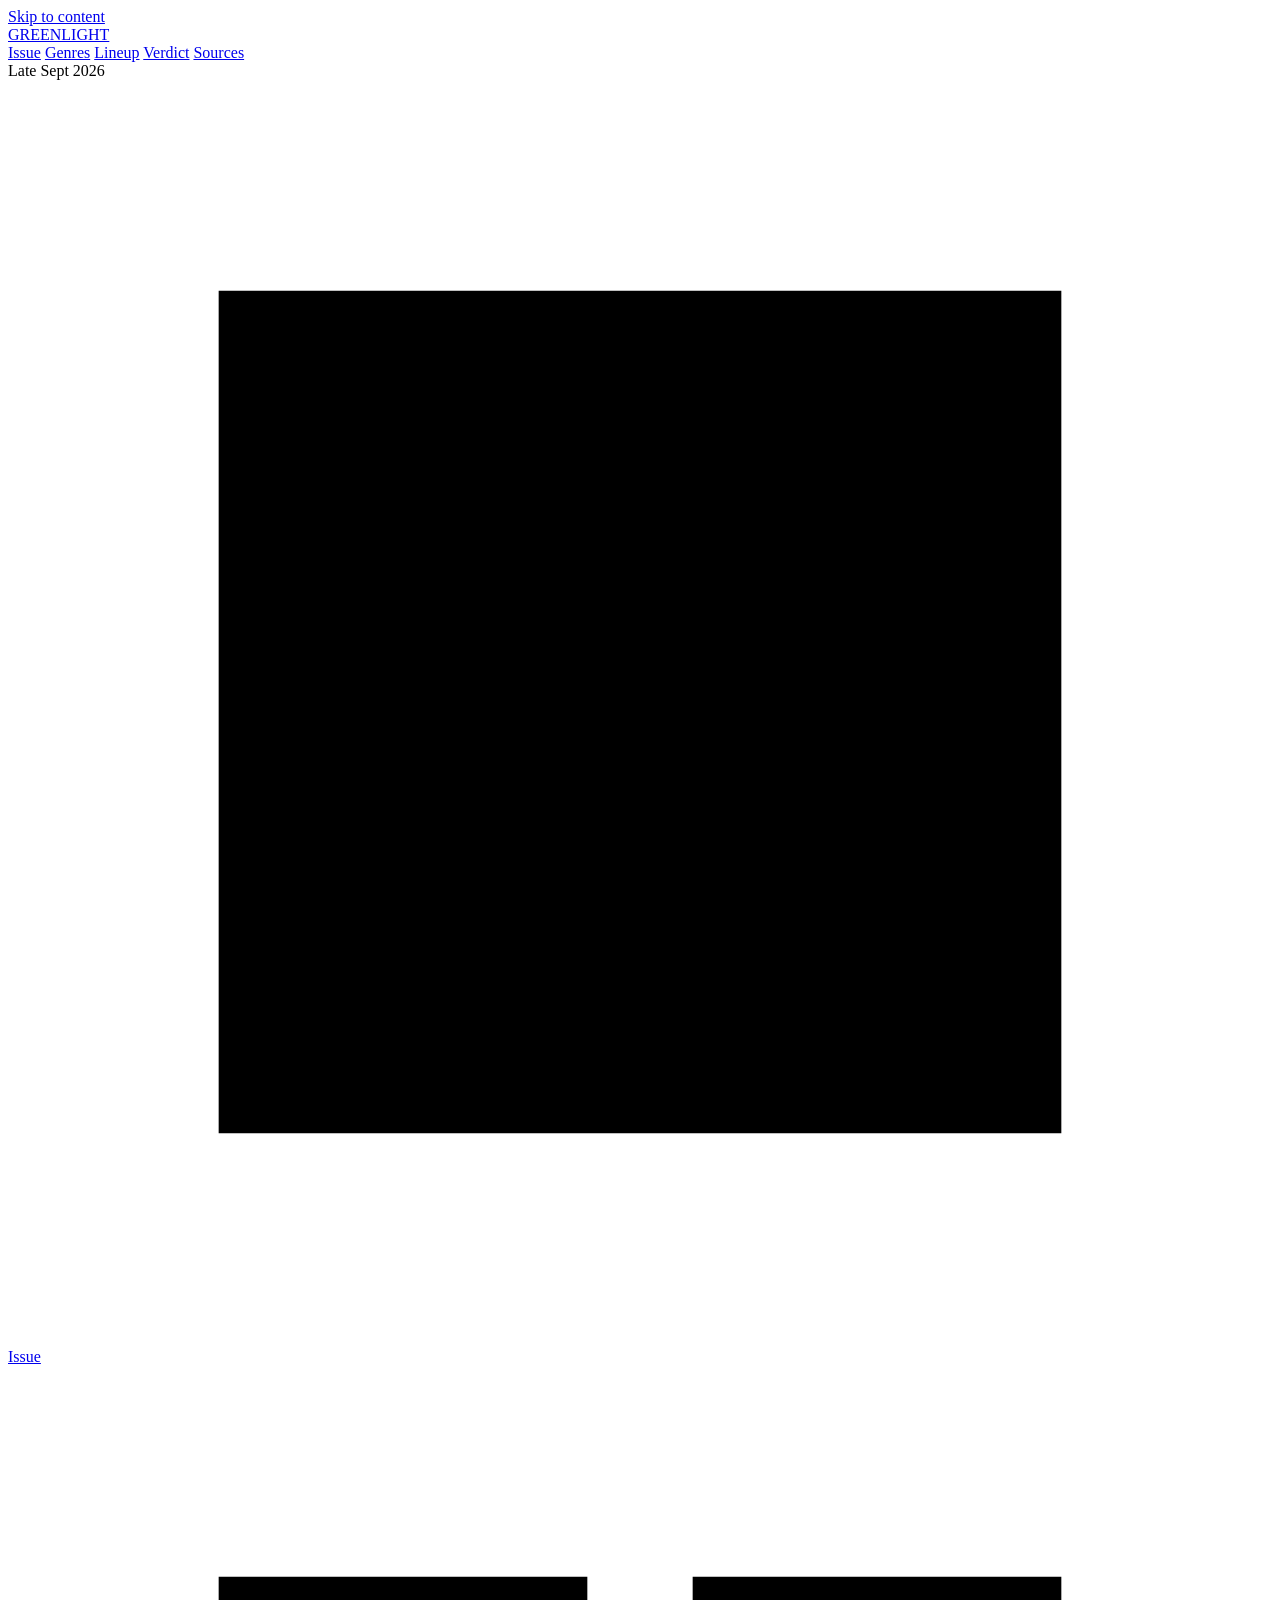
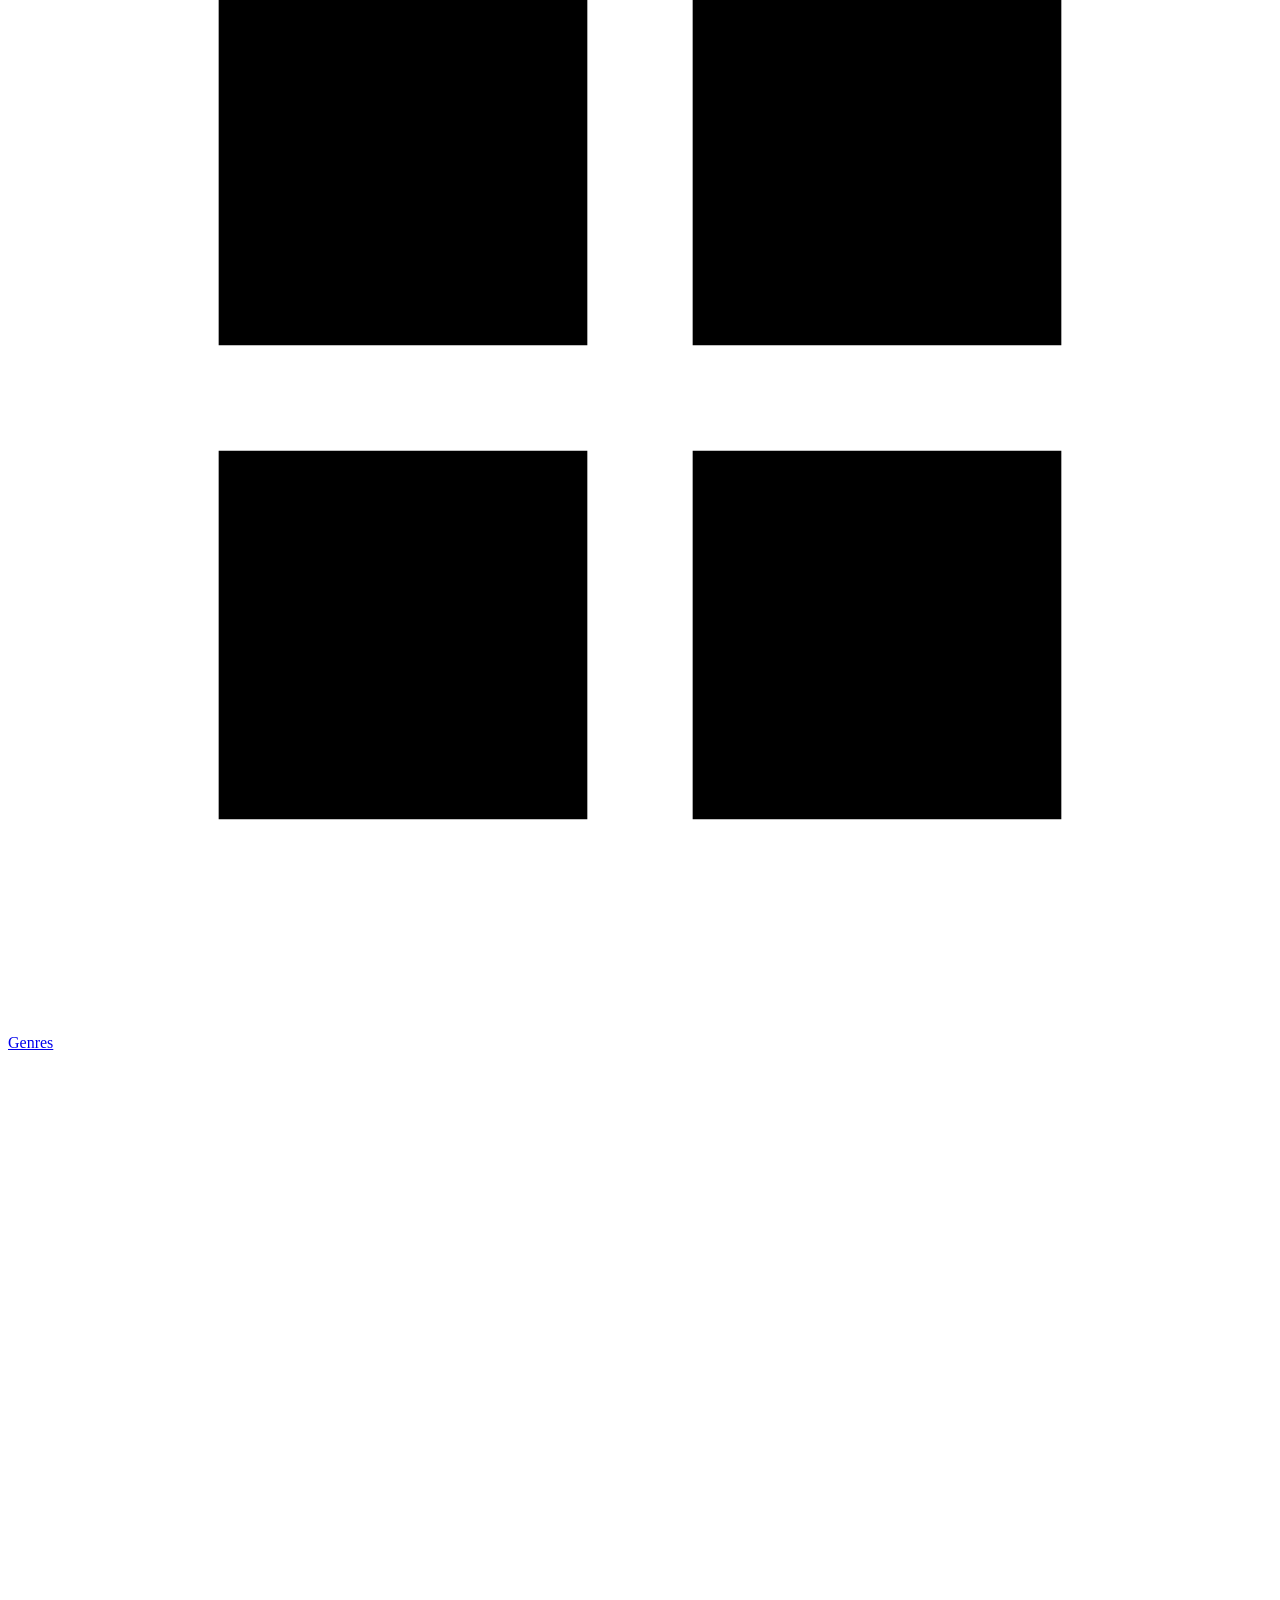
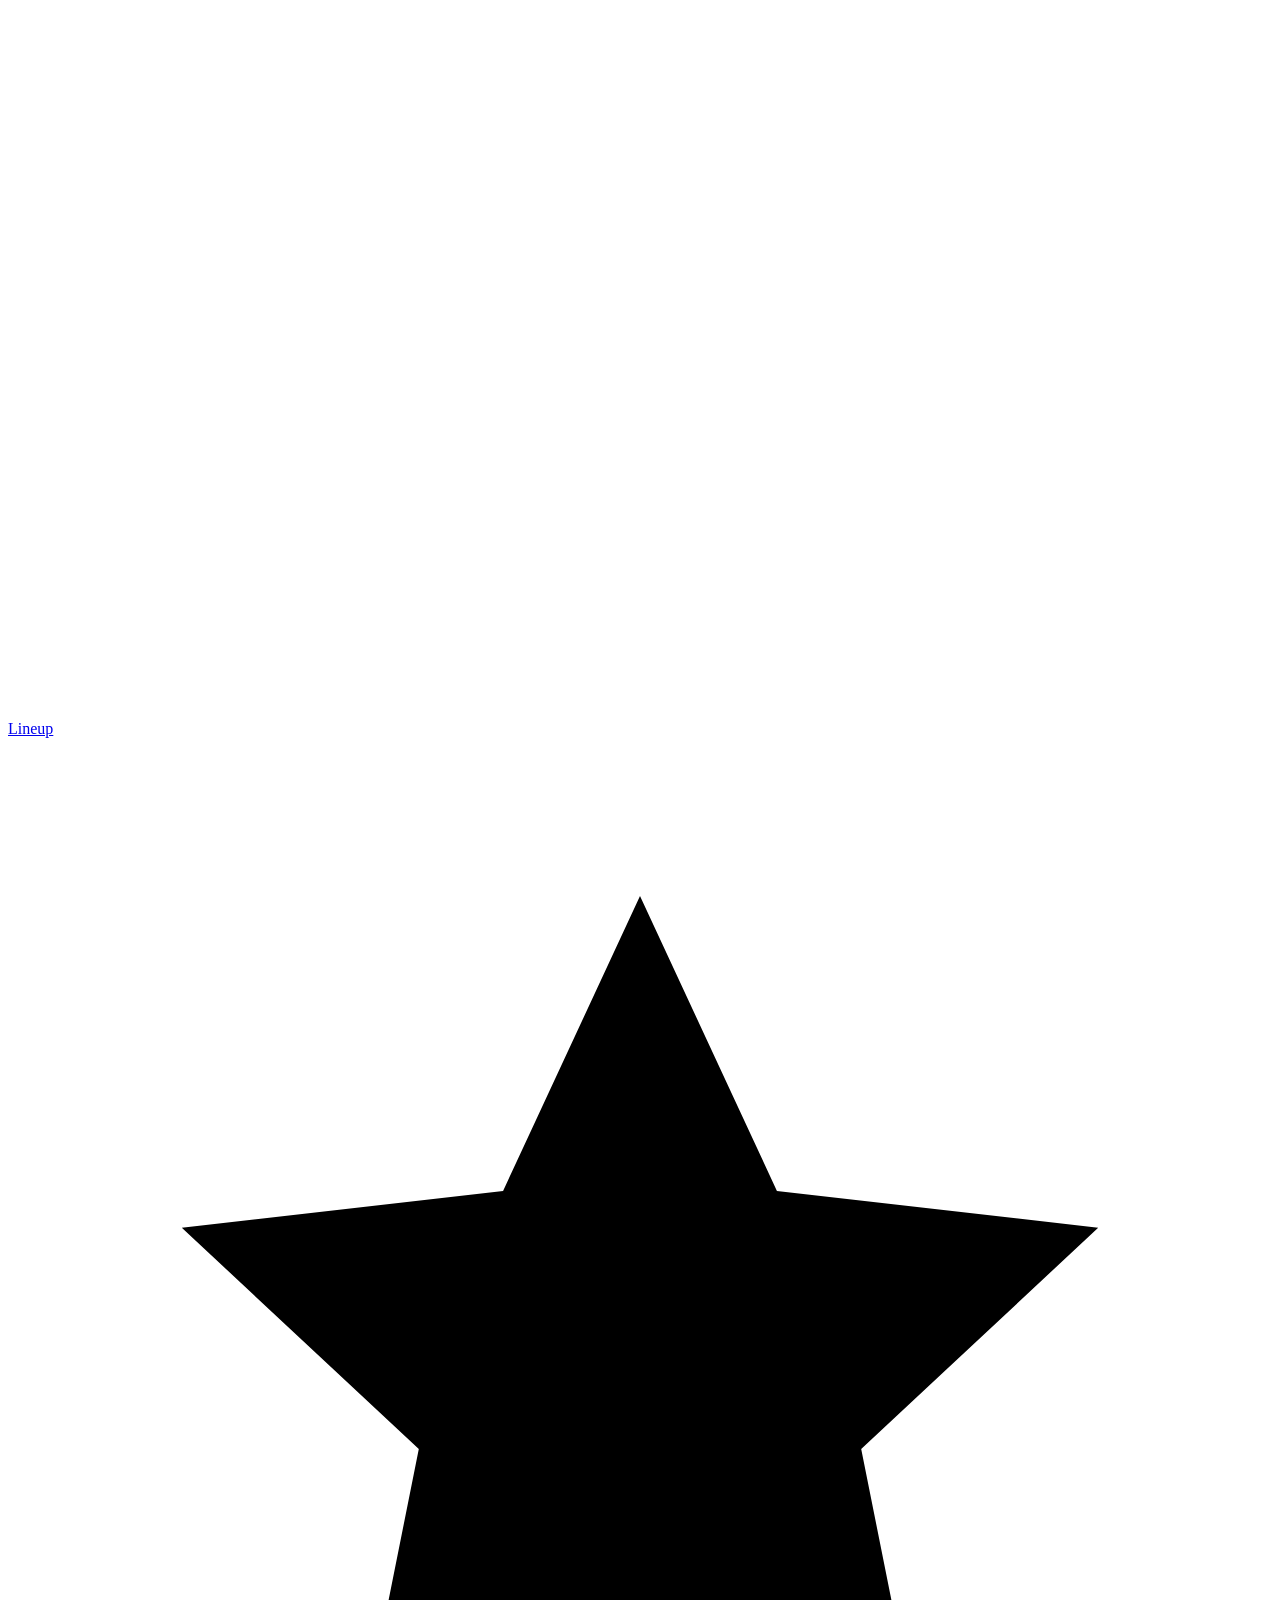
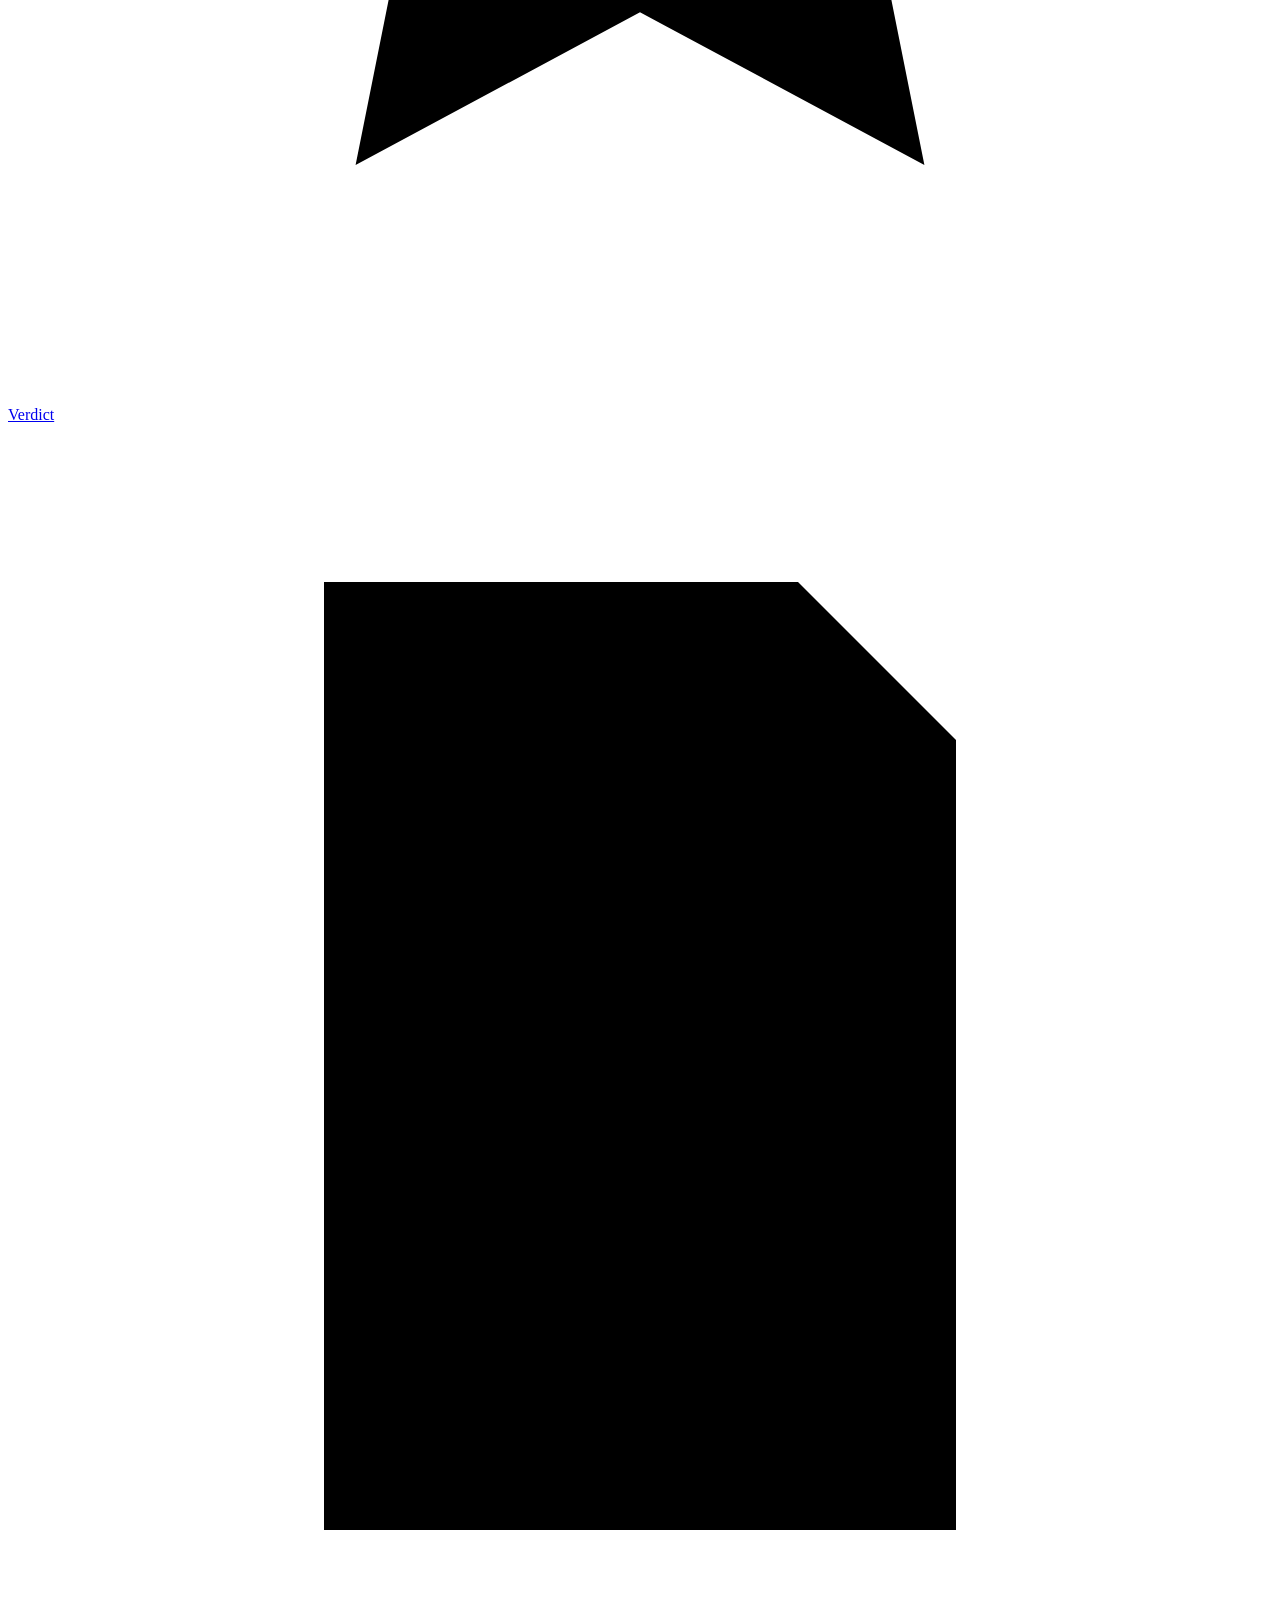
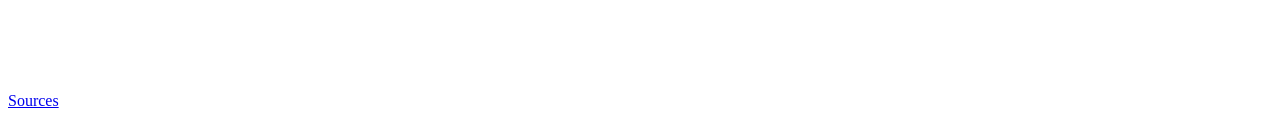
==== greenlight/index.html @ f0b951ed "Add GREENLIGHT site shell, root redirect and asset tools" ====
<!doctype html>
<html lang="en">
<head>
<meta charset="utf-8">
<meta name="viewport" content="width=device-width, initial-scale=1, viewport-fit=cover">
<title>GREENLIGHT — The Game Pass Review · Late September 2026</title>
<meta name="description" content="GREENLIGHT reviews the newest Xbox Game Pass games: Dune: Awakening, Well Dweller, Ninja Gaiden 4, Keeper, Kernel Hearts, RuneScape: Dragonwilds, Minecraft Dungeons II and Mad King Redemption. Browse by genre, filter the lineup, and find what to play tonight.">
<meta name="theme-color" content="#0b0c0e">
<meta property="og:title" content="GREENLIGHT — The Game Pass Review">
<meta property="og:description" content="Sourced reviews of the newest Xbox Game Pass games, genre browsing and a what-to-play-tonight picker.">
<meta property="og:image" content="img/dune-awakening-2-1600.webp">
<link rel="icon" href="data:image/svg+xml,%3Csvg xmlns='http://www.w3.org/2000/svg' viewBox='0 0 32 32'%3E%3Crect width='32' height='32' rx='6' fill='%23107C10'/%3E%3Ctext x='16' y='23' font-family='Arial Black,Arial' font-weight='900' font-size='18' text-anchor='middle' fill='white'%3EG%3C/text%3E%3C/svg%3E">
<link rel="preload" href="fonts/Anton-400.woff2" as="font" type="font/woff2" crossorigin>
<link rel="preload" href="fonts/Inter-var.woff2" as="font" type="font/woff2" crossorigin>
<link rel="preload" as="image" href="img/dune-awakening-2-800.webp" imagesrcset="img/dune-awakening-2-400.webp 400w, img/dune-awakening-2-800.webp 800w, img/dune-awakening-2-1600.webp 1600w" imagesizes="(max-aspect-ratio: 16/9) 178vh, 100vw" fetchpriority="high">
<link rel="preload" href="data/issue.json" as="fetch" type="application/json" crossorigin="anonymous">
<link rel="preload" href="js/app.js" as="script">
<link rel="stylesheet" href="css/fonts.css">
<link rel="stylesheet" href="css/style.css">
</head>
<body>
<a class="skip" href="#app">Skip to content</a>
<header class="topbar" id="topbar">
  <a class="brand" href="#/" aria-label="GREENLIGHT home"><span class="brand-mark" aria-hidden="true"></span>GREENLIGHT</a>
  <nav class="topnav" aria-label="Primary">
    <a href="#/" data-nav="home">Issue</a>
    <a href="#/genres" data-nav="genres">Genres</a>
    <a href="#/lineup" data-nav="lineup">Lineup</a>
    <a href="#/verdict" data-nav="verdict">Verdict</a>
    <a href="#/sources" data-nav="sources">Sources</a>
  </nav>
  <span class="issue-pill">Late Sept 2026</span>
</header>
<main id="app" tabindex="-1" aria-live="polite"></main>
<nav class="tabbar" aria-label="Primary (mobile)">
  <a href="#/" data-nav="home"><svg viewBox="0 0 24 24" aria-hidden="true"><path d="M4 4h16v16H4z M4 9h16"/></svg><span>Issue</span></a>
  <a href="#/genres" data-nav="genres"><svg viewBox="0 0 24 24" aria-hidden="true"><path d="M4 4h7v7H4zM13 4h7v7h-7zM4 13h7v7H4zM13 13h7v7h-7z"/></svg><span>Genres</span></a>
  <a href="#/lineup" data-nav="lineup"><svg viewBox="0 0 24 24" aria-hidden="true"><path d="M4 6h16M4 12h16M4 18h10"/></svg><span>Lineup</span></a>
  <a href="#/verdict" data-nav="verdict"><svg viewBox="0 0 24 24" aria-hidden="true"><path d="M12 3l2.6 5.6 6.1.7-4.5 4.2 1.2 6L12 16.6 6.6 19.5l1.2-6L3.3 9.3l6.1-.7z"/></svg><span>Verdict</span></a>
  <a href="#/sources" data-nav="sources"><svg viewBox="0 0 24 24" aria-hidden="true"><path d="M6 3h9l3 3v15H6z M9 10h6M9 14h6M9 18h4"/></svg><span>Sources</span></a>
</nav>
<dialog class="lightbox" id="lightbox" aria-label="Screenshot viewer">
  <div class="lb-stage" id="lbStage"><img id="lbImg" alt=""></div>
  <div class="lb-bar">
    <span class="lb-count" id="lbCount"></span>
    <span class="lb-cap" id="lbCap"></span>
  </div>
  <button class="lb-btn lb-prev" id="lbPrev" aria-label="Previous screenshot">‹</button>
  <button class="lb-btn lb-next" id="lbNext" aria-label="Next screenshot">›</button>
  <button class="lb-btn lb-close" id="lbClose" aria-label="Close viewer">✕</button>
</dialog>
<noscript><p style="padding:2rem;color:#fff">GREENLIGHT needs JavaScript to load the issue data.</p></noscript>
<script src="js/app.js" defer></script>
</body>
</html>
---- greenlight/css/fonts.css ----
@font-face{font-family:'Anton';font-style:normal;font-weight:400;font-display:swap;src:url(../fonts/Anton-400.woff2) format('woff2');unicode-range:U+0000-00FF, U+0131, U+0152-0153, U+02BB-02BC, U+02C6, U+02DA, U+02DC, U+0304, U+0308, U+0329, U+2000-206F, U+20AC, U+2122, U+2191, U+2193, U+2212, U+2215, U+FEFF, U+FFFD}
@font-face{font-family:'Oswald';font-style:normal;font-weight:400 700;font-display:swap;src:url(../fonts/Oswald-var.woff2) format('woff2');unicode-range:U+0000-00FF, U+0131, U+0152-0153, U+02BB-02BC, U+02C6, U+02DA, U+02DC, U+0304, U+0308, U+0329, U+2000-206F, U+20AC, U+2122, U+2191, U+2193, U+2212, U+2215, U+FEFF, U+FFFD}
@font-face{font-family:'Inter';font-style:normal;font-weight:400 800;font-display:swap;src:url(../fonts/Inter-var.woff2) format('woff2');unicode-range:U+0000-00FF, U+0131, U+0152-0153, U+02BB-02BC, U+02C6, U+02DA, U+02DC, U+0304, U+0308, U+0329, U+2000-206F, U+20AC, U+2122, U+2191, U+2193, U+2212, U+2215, U+FEFF, U+FFFD}
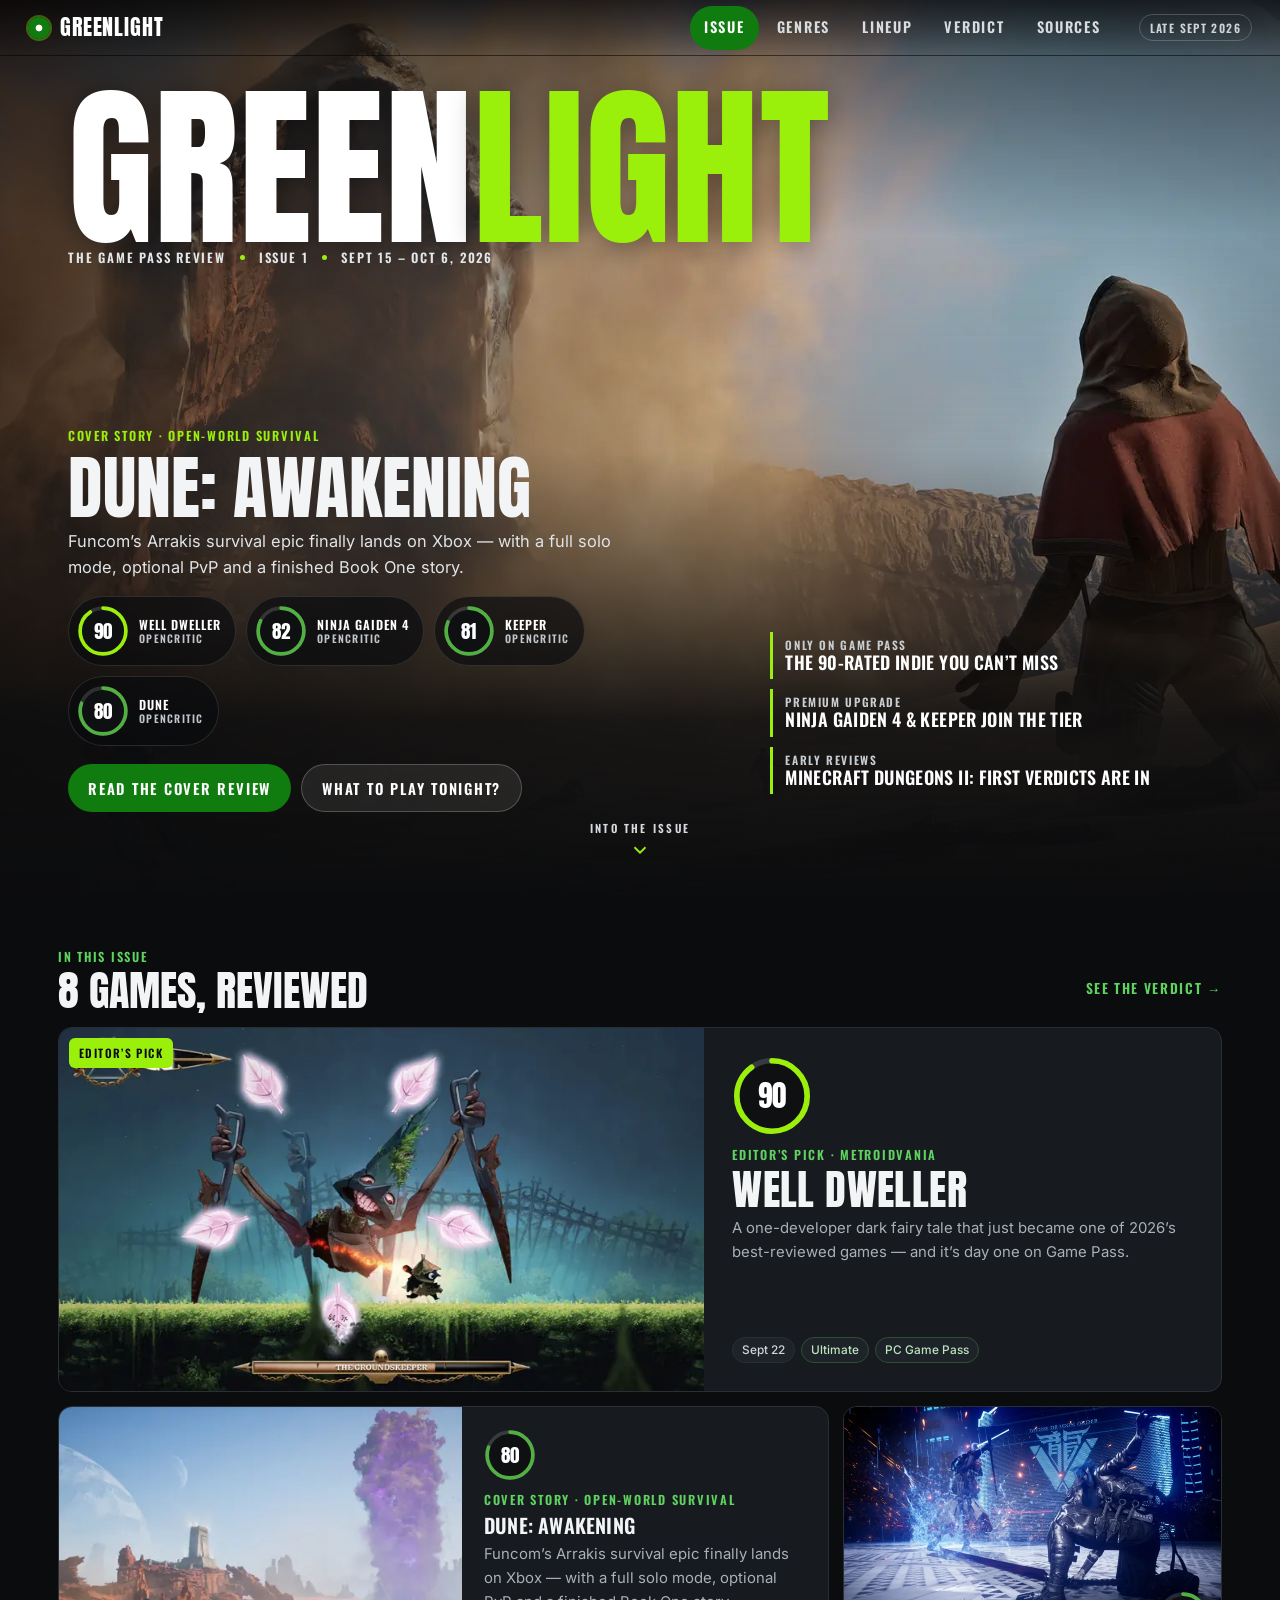
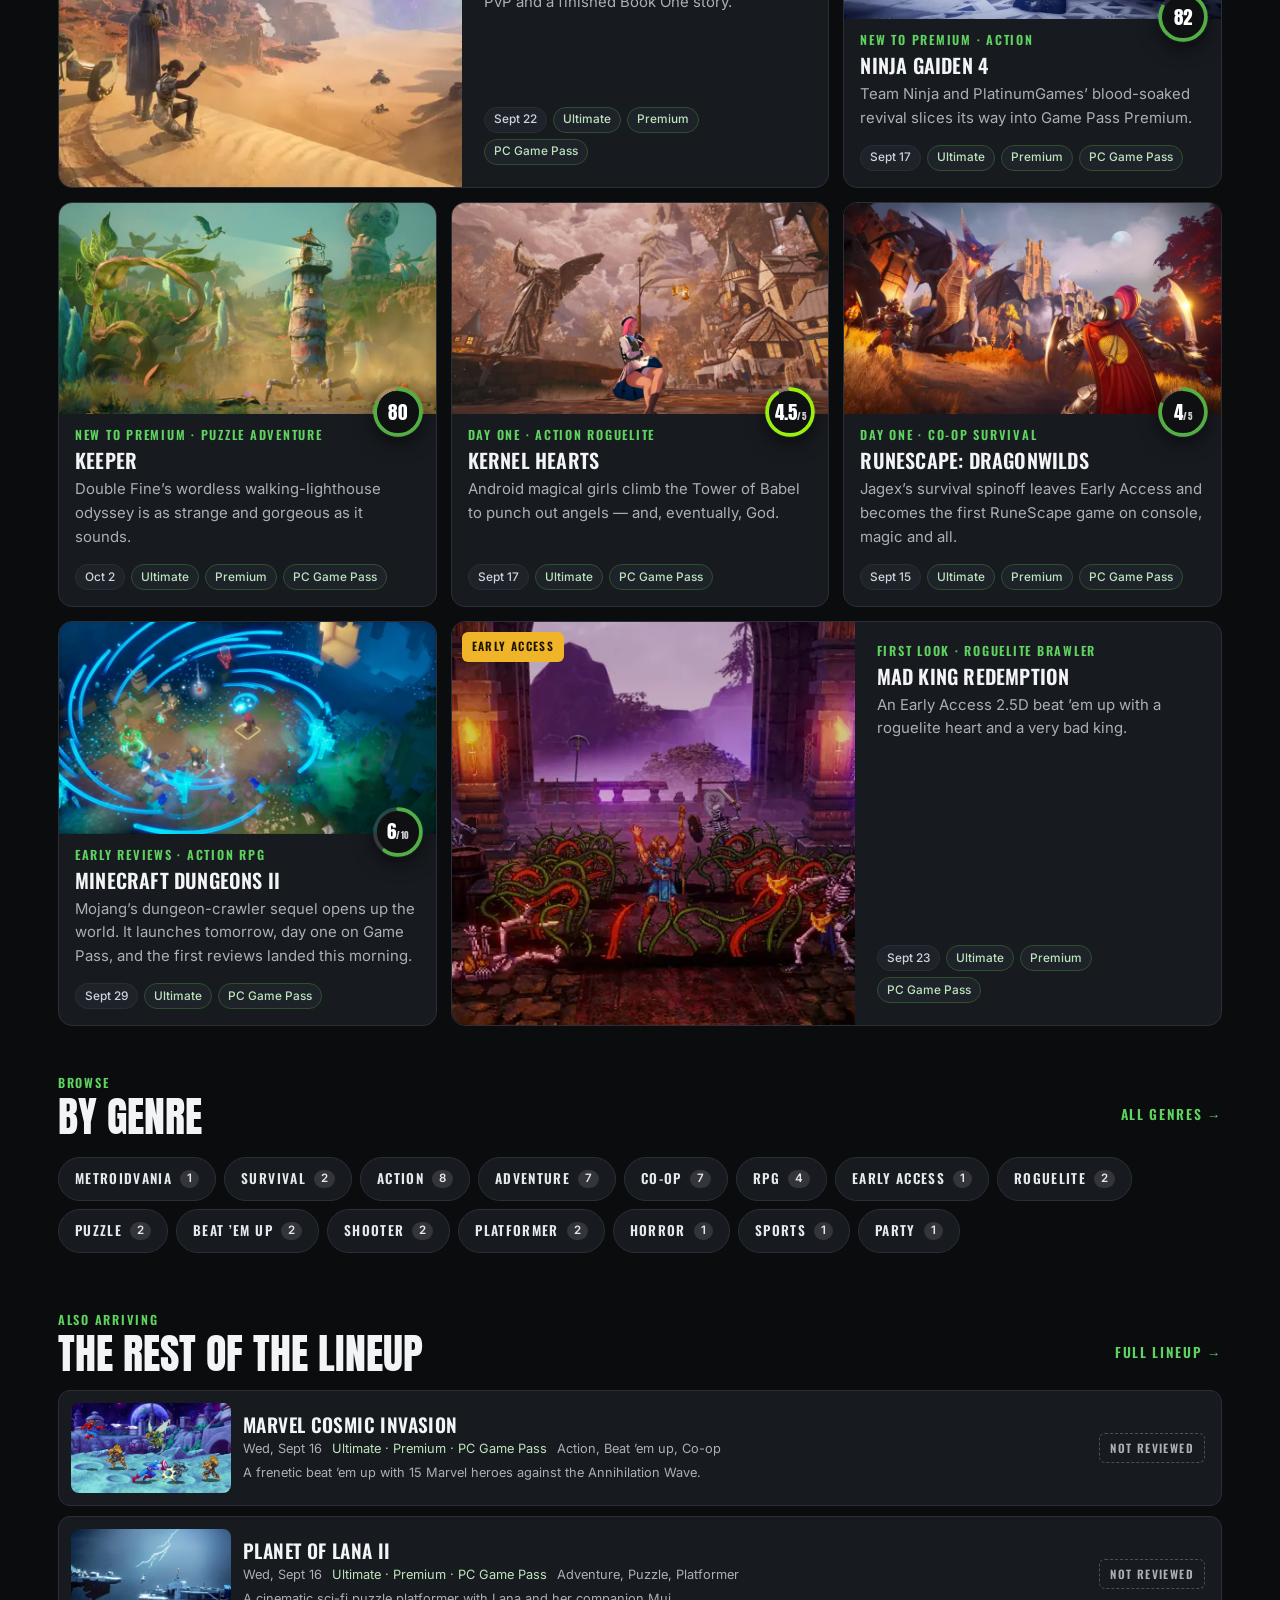
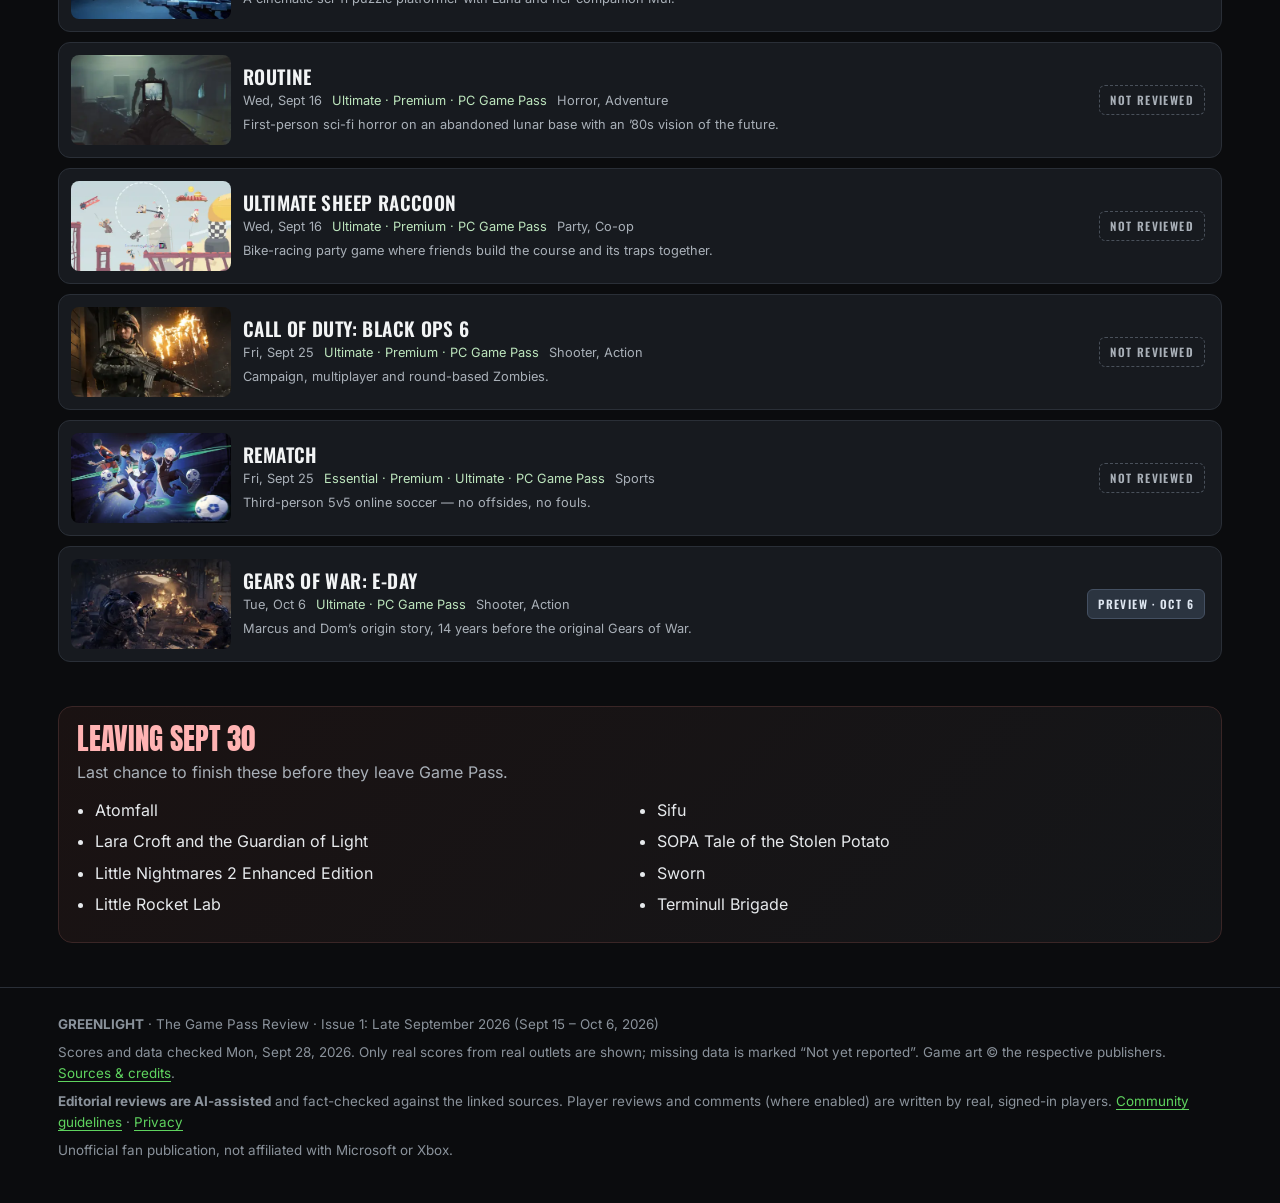
==== commit 5ab61241: "community: wire up community module (off: shows Coming soon), AI-assisted editorial label, guideline" ====
--- a/greenlight/index.html
+++ b/greenlight/index.html
@@ -30,6 +30,7 @@
     <a href="#/sources" data-nav="sources">Sources</a>
   </nav>
   <span class="issue-pill">Late Sept 2026</span>
+  <a class="acct" id="acct" href="#/account" hidden aria-label="Sign in"></a>
 </header>
 <main id="app" tabindex="-1" aria-live="polite"></main>
 <nav class="tabbar" aria-label="Primary (mobile)">
@@ -50,6 +51,8 @@
   <button class="lb-btn lb-close" id="lbClose" aria-label="Close viewer">✕</button>
 </dialog>
 <noscript><p style="padding:2rem;color:#fff">GREENLIGHT needs JavaScript to load the issue data.</p></noscript>
+<script src="js/config.js" defer></script>
 <script src="js/app.js" defer></script>
+<script src="js/community.js" defer></script>
 </body>
 </html>
--- a/greenlight/css/style.css
+++ b/greenlight/css/style.css
@@ -0,0 +1,664 @@
+/* GREENLIGHT — mobile-first styles */
+:root{
+  --bg:#0b0c0e; --bg2:#121418; --panel:#171a1f; --panel2:#1e2229; --line:#2a2f37;
+  --text:#f2f4f5; --muted:#a9b0b8; --dim:#8a929b;
+  --green:#107C10; --green2:#52B043; --lime:#9BF00B; --greenText:#5fd35f;
+  --amber:#f0b429; --red:#ff6b6b;
+  --display:'Anton','Oswald',Impact,'Arial Narrow',sans-serif;
+  --cond:'Oswald','Arial Narrow',sans-serif;
+  --body:'Inter',system-ui,-apple-system,'Segoe UI',Roboto,sans-serif;
+  --r:14px; --tabh:64px; --toph:56px;
+  --ease:cubic-bezier(.2,.7,.2,1);
+  --safe-b:env(safe-area-inset-bottom,0px);
+}
+*,*::before,*::after{box-sizing:border-box}
+html{-webkit-text-size-adjust:100%;scroll-padding-top:calc(var(--toph) + 12px)}
+body{margin:0;background:var(--bg);color:var(--text);font:400 16px/1.6 var(--body);overflow-x:hidden;
+  padding-bottom:calc(var(--tabh) + var(--safe-b));-webkit-font-smoothing:antialiased}
+img{max-width:100%;display:block}
+a{color:var(--greenText);text-underline-offset:3px}
+a:hover{color:var(--lime)}
+button{font:inherit;color:inherit}
+:focus-visible{outline:3px solid var(--lime);outline-offset:2px;border-radius:6px}
+.skip{position:absolute;left:-999px;top:8px;z-index:100;background:var(--green);color:#fff;padding:12px 16px;border-radius:8px}
+.skip:focus{left:8px}
+h1,h2,h3{margin:0;line-height:1.05;font-weight:400}
+.display{font-family:var(--display);text-transform:uppercase;letter-spacing:.01em}
+.kicker{font:600 .78rem/1.2 var(--cond);letter-spacing:.14em;text-transform:uppercase;color:var(--greenText)}
+.muted{color:var(--muted)}
+.wrap{width:100%;max-width:1200px;margin:0 auto;padding:0 18px}
+.sr-only{position:absolute;width:1px;height:1px;overflow:hidden;clip:rect(0 0 0 0);white-space:nowrap}
+
+/* ---------- Top bar ---------- */
+.topbar{position:sticky;top:0;z-index:40;height:var(--toph);display:flex;align-items:center;gap:16px;
+  padding:0 18px;background:rgba(11,12,14,.86);backdrop-filter:saturate(1.4) blur(12px);-webkit-backdrop-filter:saturate(1.4) blur(12px);
+  border-bottom:1px solid rgba(255,255,255,.06);transition:background .3s,border-color .3s}
+body.on-cover .topbar{position:fixed;left:0;right:0;background:linear-gradient(rgba(0,0,0,.55),transparent);border-color:transparent;backdrop-filter:none;-webkit-backdrop-filter:none}
+body.on-cover.scrolled .topbar{background:rgba(11,12,14,.9);backdrop-filter:blur(12px);-webkit-backdrop-filter:blur(12px);border-color:rgba(255,255,255,.06)}
+.brand{display:flex;align-items:center;gap:10px;font:400 1.35rem/1 var(--display);letter-spacing:.04em;color:#fff;text-decoration:none;min-height:44px}
+.brand:hover{color:#fff}
+.brand-mark{width:22px;height:22px;border-radius:50%;background:radial-gradient(circle at 50% 50%,#fff 0 22%,var(--green) 23% 100%);box-shadow:0 0 0 2px rgba(155,240,11,.35)}
+.topnav{display:none;margin-left:auto;gap:4px}
+.topnav a{font:600 .9rem/1 var(--cond);letter-spacing:.12em;text-transform:uppercase;color:#d9dde1;text-decoration:none;padding:0 14px;min-height:44px;display:flex;align-items:center;border-radius:999px;transition:background .2s,color .2s}
+.topnav a:hover{background:rgba(255,255,255,.08);color:#fff}
+.topnav a[aria-current="page"]{background:var(--green);color:#fff}
+.issue-pill{margin-left:auto;font:600 .72rem/1 var(--cond);letter-spacing:.12em;text-transform:uppercase;color:#cfd4d8;border:1px solid rgba(255,255,255,.2);border-radius:999px;padding:7px 10px;white-space:nowrap}
+
+/* ---------- Bottom tab bar (mobile) ---------- */
+.tabbar{position:fixed;left:0;right:0;bottom:0;z-index:40;display:grid;grid-template-columns:repeat(5,1fr);
+  height:calc(var(--tabh) + var(--safe-b));padding-bottom:var(--safe-b);background:rgba(14,16,19,.94);
+  backdrop-filter:blur(14px);-webkit-backdrop-filter:blur(14px);border-top:1px solid rgba(255,255,255,.08)}
+.tabbar a{display:flex;flex-direction:column;align-items:center;justify-content:center;gap:4px;min-height:44px;color:#b8bec5;text-decoration:none;font:600 .68rem/1 var(--cond);letter-spacing:.1em;text-transform:uppercase;position:relative}
+.tabbar svg{width:22px;height:22px;fill:none;stroke:currentColor;stroke-width:1.8;stroke-linejoin:round;stroke-linecap:round}
+.tabbar a[aria-current="page"]{color:#fff}
+.tabbar a[aria-current="page"]::before{content:"";position:absolute;top:0;left:28%;right:28%;height:3px;border-radius:0 0 3px 3px;background:var(--lime)}
+.tabbar a[aria-current="page"] svg{stroke:var(--lime)}
+
+@media (min-width:900px){
+  body{padding-bottom:0}
+  .tabbar{display:none}
+  .topnav{display:flex}
+  .issue-pill{margin-left:8px}
+  .topbar{padding:0 28px}
+}
+
+/* ---------- Page scaffolding ---------- */
+main{display:block;min-height:70vh;outline:none}
+.page{padding:28px 0 56px;animation:pageIn .45s var(--ease) both}
+@keyframes pageIn{from{opacity:0;transform:translateY(10px)}to{opacity:1;transform:none}}
+.page-head{margin:6px 0 22px}
+.page-head h1{font:400 clamp(2.4rem,9vw,4.6rem)/.95 var(--display);text-transform:uppercase;margin:6px 0 10px}
+.page-head p{margin:0;color:var(--muted);max-width:62ch}
+.section{margin:44px 0}
+.section-h{display:flex;align-items:end;justify-content:space-between;gap:12px;margin-bottom:16px;flex-wrap:wrap}
+.section-h h2{font:400 clamp(1.7rem,6vw,2.6rem)/1 var(--display);text-transform:uppercase}
+.more{font:600 .85rem/1 var(--cond);letter-spacing:.12em;text-transform:uppercase;text-decoration:none;display:inline-flex;align-items:center;min-height:44px}
+.reveal{opacity:0;transform:translateY(16px);transition:opacity .6s var(--ease),transform .6s var(--ease)}
+.reveal.in{opacity:1;transform:none}
+
+/* ---------- Cover hero ---------- */
+.cover{position:relative;min-height:100vh;min-height:100svh;display:flex;flex-direction:column;justify-content:flex-end;overflow:hidden;isolation:isolate;margin-top:0}
+.cover-img{position:absolute;inset:0;z-index:-2}
+.cover-img img{width:100%;height:100%;object-fit:cover;object-position:18% 50%;transform:scale(1.06);animation:coverZoom 14s var(--ease) forwards}
+@keyframes coverZoom{to{transform:scale(1)}}
+.cover::after{content:"";position:absolute;inset:0;z-index:-1;background:
+  linear-gradient(180deg,rgba(0,0,0,.55) 0%,rgba(0,0,0,.05) 26%,rgba(0,0,0,.15) 50%,rgba(11,12,14,.92) 80%,var(--bg) 100%),
+  linear-gradient(90deg,rgba(0,0,0,.55),transparent 60%)}
+.cover-inner{padding:calc(var(--toph) + 18px) 18px 26px;width:100%;max-width:1200px;margin:0 auto}
+.masthead{font:400 clamp(3.4rem,17vw,11rem)/.82 var(--display);letter-spacing:.005em;text-transform:uppercase;margin:0;color:#fff;text-shadow:0 4px 30px rgba(0,0,0,.4)}
+.masthead span{color:var(--lime)}
+.cover-meta{display:flex;flex-wrap:wrap;gap:8px 14px;align-items:center;font:600 .8rem/1.2 var(--cond);letter-spacing:.14em;text-transform:uppercase;color:#e3e6e8;margin:10px 0 18px}
+.cover-meta .dot{width:5px;height:5px;border-radius:50%;background:var(--lime)}
+.cover-feature{max-width:640px}
+.cover-feature .kicker{color:var(--lime)}
+.cover-feature h2{font:400 clamp(2.2rem,10vw,4.4rem)/.92 var(--display);text-transform:uppercase;margin:6px 0 8px}
+.cover-feature p{margin:0 0 16px;color:#e1e4e7;font-size:1.02rem;max-width:52ch}
+.cover-badges{display:flex;gap:10px;flex-wrap:wrap;margin:14px 0 18px}
+.cover-lines{display:grid;gap:10px;margin:8px 0 18px;padding:0;list-style:none}
+.cover-lines a{display:block;text-decoration:none;color:#fff;border-left:3px solid var(--lime);padding:6px 0 6px 12px;min-height:44px}
+.cover-lines a:hover .cl-t{color:var(--lime)}
+.cl-k{display:block;font:600 .72rem/1.2 var(--cond);letter-spacing:.14em;text-transform:uppercase;color:#c9ced3}
+.cl-t{display:block;font:600 1.12rem/1.2 var(--cond);text-transform:uppercase;letter-spacing:.02em;transition:color .2s}
+.cta-row{display:flex;gap:10px;flex-wrap:wrap}
+.btn{display:inline-flex;align-items:center;justify-content:center;gap:8px;min-height:48px;padding:0 20px;border-radius:999px;border:0;cursor:pointer;
+  font:600 .92rem/1 var(--cond);letter-spacing:.12em;text-transform:uppercase;text-decoration:none;transition:transform .2s var(--ease),background .2s,box-shadow .2s}
+.btn-primary{background:var(--green);color:#fff}
+.btn-primary:hover{background:#138a13;color:#fff;box-shadow:0 8px 24px rgba(16,124,16,.35)}
+.btn-ghost{background:rgba(255,255,255,.08);color:#fff;border:1px solid rgba(255,255,255,.22)}
+.btn-ghost:hover{background:rgba(255,255,255,.16);color:#fff}
+.btn:active{transform:scale(.97)}
+.scroll-cue{display:flex;justify-content:center;margin-top:8px}
+.scroll-cue a{display:inline-flex;flex-direction:column;align-items:center;gap:4px;color:#d6dadf;text-decoration:none;font:600 .7rem/1 var(--cond);letter-spacing:.2em;text-transform:uppercase;min-height:44px;min-width:44px;justify-content:center}
+.scroll-cue svg{width:22px;height:22px;stroke:var(--lime);fill:none;stroke-width:2;animation:bob 2s ease-in-out infinite}
+@keyframes bob{50%{transform:translateY(5px)}}
+@media (min-width:900px){
+  .cover-inner{padding:calc(var(--toph) + 40px) 28px 36px}
+  .cover-grid{display:grid;grid-template-columns:1.3fr 1fr;gap:40px;align-items:end}
+  .cover-lines{margin-top:0}
+  .cover-img img{object-position:50% 50%}
+}
+
+/* ---------- Score badge ---------- */
+.badge{--size:64px;position:relative;width:var(--size);height:var(--size);flex:0 0 auto;display:grid;place-items:center;border-radius:50%;
+  background:radial-gradient(circle,#0e1012 58%,transparent 59%);color:#fff}
+.badge svg{position:absolute;inset:0;width:100%;height:100%;transform:rotate(-90deg)}
+.badge .trk{stroke:rgba(255,255,255,.14)}
+.badge .arc{stroke:var(--green2);stroke-linecap:round;transition:stroke-dashoffset 1.2s var(--ease)}
+.badge.hi .arc{stroke:var(--lime)}
+.badge .num{font:400 calc(var(--size)*.36)/1 var(--display);letter-spacing:.01em;position:relative}
+.badge .num small{font-size:.5em;opacity:.8}
+.badge.lg{--size:112px}
+.badge.md{--size:80px}
+.badge.sm{--size:52px}
+.badge-wrap{display:flex;align-items:center;gap:12px}
+.badge-lab{font:600 .7rem/1.25 var(--cond);letter-spacing:.12em;text-transform:uppercase;color:#d4d8dc}
+.badge-lab b{display:block;color:#fff;font-size:.82rem}
+.tagbadge{display:inline-flex;align-items:center;justify-content:center;min-height:30px;padding:4px 10px;border-radius:6px;
+  font:600 .72rem/1.1 var(--cond);letter-spacing:.12em;text-transform:uppercase;white-space:nowrap}
+.tagbadge.ea{background:var(--amber);color:#1a1300}
+.tagbadge.soon{background:#2b3440;color:#dfe7f1;border:1px solid #445062}
+.tagbadge.none{background:transparent;color:var(--muted);border:1px dashed #49505a}
+.tagbadge.pick{background:var(--lime);color:#0b0c0e}
+.cover-badge{display:flex;align-items:center;gap:10px;padding:8px 14px 8px 8px;background:rgba(10,12,14,.66);border:1px solid rgba(255,255,255,.12);border-radius:999px;text-decoration:none;color:#fff;backdrop-filter:blur(6px);-webkit-backdrop-filter:blur(6px);min-height:44px;transition:transform .2s var(--ease),border-color .2s}
+.cover-badge:hover{transform:translateY(-2px);border-color:var(--lime);color:#fff}
+.cover-badge .t{font:600 .78rem/1.15 var(--cond);letter-spacing:.08em;text-transform:uppercase}
+.cover-badge .t small{display:block;color:#bfc5cb;font-size:.66rem;letter-spacing:.12em}
+
+/* ---------- Cards ---------- */
+.grid{display:grid;gap:14px}
+@media (min-width:600px){.grid.cols-2{grid-template-columns:repeat(2,1fr)}.grid.cols-3{grid-template-columns:repeat(2,1fr)}}
+@media (min-width:1000px){.grid.cols-3{grid-template-columns:repeat(3,1fr)}.grid.cols-4{grid-template-columns:repeat(4,1fr)}}
+@media (min-width:600px) and (max-width:999px){.grid.cols-4{grid-template-columns:repeat(2,1fr)}}
+.card{position:relative;display:flex;flex-direction:column;background:var(--panel);border:1px solid var(--line);border-radius:var(--r);overflow:hidden;text-decoration:none;color:var(--text);
+  transition:transform .25s var(--ease),border-color .25s,box-shadow .25s}
+a.card:hover{transform:translateY(-3px);border-color:#3c5a3c;box-shadow:0 14px 34px rgba(0,0,0,.4);color:var(--text)}
+.card-media{position:relative;aspect-ratio:16/9;background:#0f1114;overflow:hidden}
+.card-media img{width:100%;height:100%;object-fit:cover;transition:transform .6s var(--ease)}
+a.card:hover .card-media img{transform:scale(1.04)}
+.card-media .badge{position:absolute;right:10px;bottom:-26px;box-shadow:0 6px 18px rgba(0,0,0,.5)}
+.card-media .tagbadge{position:absolute;left:10px;top:10px}
+.card-body{padding:14px 16px 16px;display:flex;flex-direction:column;gap:6px;flex:1}
+.card-body h3{font:600 1.25rem/1.15 var(--cond);text-transform:uppercase;letter-spacing:.01em;padding-right:64px}
+.card-body p{margin:0;color:var(--muted);font-size:.93rem}
+.card-foot{margin-top:auto;padding-top:8px;display:flex;flex-wrap:wrap;gap:6px;align-items:center}
+.chip-s{display:inline-flex;align-items:center;min-height:26px;padding:2px 9px;border-radius:999px;background:var(--panel2);color:#cfd5da;font:500 .74rem/1.2 var(--body);border:1px solid var(--line)}
+.chip-s.tier{border-color:#2f4f2f;color:#bde5bd}
+.feature-card{grid-column:1/-1}
+@media (min-width:900px){
+  .feature-card{flex-direction:row}
+  .feature-card .card-media{flex:1.4;aspect-ratio:auto;min-height:340px}
+  .feature-card .card-body{flex:1;padding:28px;justify-content:center}
+  .feature-card .card-body h3{font:400 2.6rem/1 var(--display)}
+  .feature-card .card-media .badge{bottom:auto;top:16px;right:16px}
+}
+
+/* ---------- Chips (genre nav / filters) ---------- */
+.chips{display:flex;gap:8px;overflow-x:auto;scroll-snap-type:x proximity;padding:4px 18px 10px;margin:0 -18px;scrollbar-width:none;-webkit-overflow-scrolling:touch}
+.chips::-webkit-scrollbar{display:none}
+.chip{flex:0 0 auto;scroll-snap-align:start;display:inline-flex;align-items:center;gap:8px;min-height:44px;padding:0 16px;border-radius:999px;background:var(--panel);border:1px solid var(--line);
+  color:#e6e9ec;text-decoration:none;font:600 .84rem/1 var(--cond);letter-spacing:.1em;text-transform:uppercase;cursor:pointer;transition:background .2s,border-color .2s,color .2s}
+.chip:hover{border-color:var(--green2);color:#fff}
+.chip[aria-current="page"],.chip[aria-pressed="true"]{background:var(--green);border-color:var(--green);color:#fff}
+.chip .n{font:600 .72rem/1 var(--body);background:rgba(255,255,255,.12);border-radius:999px;padding:3px 7px;letter-spacing:0}
+@media (min-width:900px){.chips{flex-wrap:wrap;overflow:visible;margin:0;padding:4px 0 10px}}
+
+/* Genre hub tiles */
+.gtile{position:relative;min-height:150px;border-radius:var(--r);overflow:hidden;text-decoration:none;color:#fff;display:flex;flex-direction:column;justify-content:flex-end;padding:16px;isolation:isolate;border:1px solid var(--line);transition:transform .25s var(--ease),border-color .25s}
+.gtile img{position:absolute;inset:0;width:100%;height:100%;object-fit:cover;z-index:-2;transition:transform .6s var(--ease)}
+.gtile::after{content:"";position:absolute;inset:0;z-index:-1;background:linear-gradient(180deg,rgba(0,0,0,.1),rgba(0,0,0,.85))}
+.gtile:hover{transform:translateY(-3px);border-color:var(--green2);color:#fff}
+.gtile:hover img{transform:scale(1.05)}
+.gtile h3{font:400 1.9rem/1 var(--display);text-transform:uppercase}
+.gtile p{margin:4px 0 0;font-size:.88rem;color:#dfe3e6}
+.gtile .cnt{position:absolute;top:12px;right:12px;font:600 .72rem/1 var(--cond);letter-spacing:.12em;text-transform:uppercase;background:rgba(0,0,0,.6);padding:7px 10px;border-radius:999px}
+
+/* ---------- Row list (hub + lineup) ---------- */
+.rows{display:grid;gap:10px;list-style:none;margin:0;padding:0}
+.row{display:grid;grid-template-columns:96px 1fr auto;gap:12px;align-items:center;background:var(--panel);border:1px solid var(--line);border-radius:12px;padding:10px;text-decoration:none;color:var(--text);transition:border-color .2s,background .2s}
+a.row:hover{border-color:#3c5a3c;background:#1a1e23;color:var(--text)}
+.row img{width:96px;height:54px;object-fit:cover;border-radius:8px;background:#0f1114}
+.row h3{font:600 1.02rem/1.2 var(--cond);text-transform:uppercase;letter-spacing:.02em}
+.row .meta{font-size:.8rem;color:var(--muted);margin-top:3px;display:flex;flex-wrap:wrap;gap:4px 10px}
+.row .meta .tiers{color:#bde5bd}
+.row .end{display:flex;align-items:center;justify-content:flex-end}
+.row .go{font:600 .7rem/1 var(--cond);letter-spacing:.12em;text-transform:uppercase;color:var(--greenText)}
+@media (min-width:700px){.row{grid-template-columns:160px 1fr auto;padding:12px 16px 12px 12px}.row img{width:160px;height:90px}.row h3{font-size:1.2rem}}
+@media (max-width:380px){.row{grid-template-columns:72px 1fr auto;gap:10px}.row img{width:72px;height:41px}}
+
+/* ---------- Filters ---------- */
+.filters{display:grid;gap:12px;background:var(--bg2);border:1px solid var(--line);border-radius:var(--r);padding:14px;margin-bottom:18px}
+.fgroup{min-width:0}
+.fgroup > span{display:block;font:600 .72rem/1 var(--cond);letter-spacing:.14em;text-transform:uppercase;color:var(--muted);margin-bottom:8px}
+.fgroup .chips{padding-bottom:4px}
+.seg{display:flex;gap:6px;flex-wrap:wrap}
+.selectwrap{position:relative}
+.selectwrap select{appearance:none;-webkit-appearance:none;width:100%;min-height:44px;background:var(--panel);color:#fff;border:1px solid var(--line);border-radius:10px;padding:0 40px 0 14px;font:500 .95rem/1 var(--body)}
+.selectwrap::after{content:"";position:absolute;right:16px;top:50%;width:8px;height:8px;border-right:2px solid var(--lime);border-bottom:2px solid var(--lime);transform:translateY(-70%) rotate(45deg);pointer-events:none}
+.fgrid{display:grid;grid-template-columns:1fr 1fr;gap:10px}
+.fcount{display:flex;justify-content:space-between;align-items:center;gap:10px;flex-wrap:wrap;font-size:.9rem;color:var(--muted)}
+.linkbtn{background:none;border:0;color:var(--greenText);cursor:pointer;min-height:44px;padding:0 4px;text-decoration:underline;text-underline-offset:3px}
+@media (min-width:900px){.filters{grid-template-columns:1.4fr 1fr 1fr 1fr;align-items:end}.fcount{grid-column:1/-1}.fgrid{display:contents}}
+.leaving{background:linear-gradient(135deg,#1a1212,#141619);border:1px solid #3a2626;border-radius:var(--r);padding:18px}
+.leaving h2{font:400 1.8rem/1 var(--display);text-transform:uppercase;color:#ffb3b3}
+.leaving ul{columns:2 150px;padding-left:18px;margin:12px 0 0;color:#e6e9ec}
+.leaving li{margin:0 0 6px;break-inside:avoid}
+
+/* ---------- Review detail ---------- */
+.rhero{position:relative;min-height:74vh;min-height:74svh;display:flex;align-items:flex-end;isolation:isolate;overflow:hidden}
+.rhero img{position:absolute;inset:0;width:100%;height:100%;object-fit:cover;z-index:-2}
+.rhero::after{content:"";position:absolute;inset:0;z-index:-1;background:linear-gradient(180deg,rgba(0,0,0,.35),rgba(0,0,0,.05) 30%,rgba(11,12,14,.85) 72%,var(--bg))}
+.rhero-inner{width:100%;max-width:1200px;margin:0 auto;padding:80px 18px 22px}
+.crumbs{font:600 .74rem/1 var(--cond);letter-spacing:.12em;text-transform:uppercase;margin-bottom:12px;display:flex;gap:8px;flex-wrap:wrap}
+.crumbs a{color:#d6dbe0;text-decoration:none;min-height:32px;display:inline-flex;align-items:center}
+.crumbs a:hover{color:var(--lime)}
+.rhero h1{font:400 clamp(2.6rem,12vw,6.2rem)/.9 var(--display);text-transform:uppercase;margin:6px 0 10px;text-shadow:0 4px 24px rgba(0,0,0,.5)}
+.rhero .deck{font-size:1.08rem;color:#e6e9ec;max-width:60ch;margin:0 0 16px}
+.rhero .kicker{color:var(--lime)}
+.rhero-row{display:flex;gap:14px;align-items:center;flex-wrap:wrap}
+.rgrid{display:grid;gap:26px}
+@media (min-width:1000px){.rgrid{grid-template-columns:minmax(0,1fr) 340px;gap:40px}.rside{align-self:start}}
+.prose p{margin:0 0 1.1em;font-size:1.05rem;line-height:1.72;color:#e3e6e9}
+.prose p:first-child::first-letter{font:400 3.6em/.8 var(--display);float:left;margin:.08em .1em 0 0;color:var(--lime)}
+.pull{margin:26px 0;padding:6px 0 6px 18px;border-left:4px solid var(--green2);font:500 clamp(1.4rem,5vw,2rem)/1.2 var(--cond);text-transform:uppercase;color:#fff}
+.pull cite{display:block;font:600 .78rem/1 var(--cond);letter-spacing:.14em;color:var(--muted);margin-top:10px;font-style:normal}
+.panel{background:var(--panel);border:1px solid var(--line);border-radius:var(--r);padding:18px}
+.panel h2,.panel h3.ph{font:400 1.5rem/1 var(--display);text-transform:uppercase;margin-bottom:12px}
+.outlets{list-style:none;margin:0;padding:0;display:grid;gap:2px}
+.outlets li{display:grid;grid-template-columns:1fr auto;gap:10px;align-items:center;min-height:44px;border-bottom:1px solid var(--line)}
+.outlets li:last-child{border-bottom:0}
+.outlets a{color:#fff;text-decoration:none;font-weight:600;display:flex;flex-direction:column;justify-content:center;min-height:44px}
+.outlets a:hover{color:var(--lime)}
+.outlets small{color:var(--dim);font-weight:400;font-size:.76rem}
+.oscore{display:flex;align-items:center;gap:10px}
+.obar{width:70px;height:6px;border-radius:3px;background:#2a2f37;overflow:hidden}
+.obar i{display:block;height:100%;background:var(--green2);width:0;transition:width 1s var(--ease)}
+.oscore b{font:400 1.05rem/1 var(--display);min-width:52px;text-align:right;letter-spacing:.02em}
+.agg{display:flex;gap:14px;align-items:center;margin-bottom:12px}
+.agg p{margin:0;font-size:.88rem;color:var(--muted)}
+.hm{display:grid;gap:14px}
+@media (min-width:700px){.hm{grid-template-columns:1fr 1fr}}
+.hm ul{list-style:none;margin:0;padding:0;display:grid;gap:10px}
+.hm li{position:relative;padding-left:30px;color:#e3e6e9}
+.hm li::before{position:absolute;left:0;top:1px;width:20px;height:20px;border-radius:50%;display:grid;place-items:center;font:700 .8rem/20px var(--body);text-align:center}
+.hits li::before{content:"+";background:var(--green);color:#fff}
+.misses li::before{content:"–";background:#3a2a2a;color:#ffb3b3}
+.hits .ph{color:var(--greenText)} .misses .ph{color:#ffb3b3}
+.playif{background:linear-gradient(135deg,var(--green),#0b5a0b);border-radius:var(--r);padding:20px;color:#fff}
+.playif .kicker{color:#d9ffd0}
+.playif p{margin:6px 0 0;font:500 clamp(1.25rem,4.6vw,1.7rem)/1.25 var(--cond);text-transform:uppercase}
+.now{display:flex;gap:14px;align-items:flex-start}
+.now .call{flex:0 0 auto;font:400 1.1rem/1 var(--display);text-transform:uppercase;background:var(--lime);color:#0b0c0e;padding:10px 12px;border-radius:8px;max-width:140px;text-align:center}
+.now .call.wait{background:var(--amber)}
+.now p{margin:0;color:#e3e6e9}
+.facts{margin:0;display:grid;gap:0}
+.facts div{display:grid;grid-template-columns:120px 1fr;gap:10px;padding:10px 0;border-bottom:1px solid var(--line)}
+.facts div:last-child{border-bottom:0}
+.facts dt{font:600 .74rem/1.4 var(--cond);letter-spacing:.12em;text-transform:uppercase;color:var(--muted)}
+.facts dd{margin:0;font-size:.95rem}
+.store{width:100%;margin-top:14px}
+.depth{display:grid;gap:14px}
+@media (min-width:800px){.depth{grid-template-columns:1fr 1fr}}
+.depth .panel.wide{grid-column:1/-1}
+.hltb{display:grid;grid-template-columns:repeat(3,1fr);gap:8px;margin:4px 0 10px}
+.hltb div{background:var(--panel2);border-radius:10px;padding:12px 8px;text-align:center}
+.hltb b{display:block;font:400 1.6rem/1 var(--display);color:#fff}
+.hltb span{font:600 .66rem/1.2 var(--cond);letter-spacing:.1em;text-transform:uppercase;color:var(--muted)}
+.perf{display:grid;gap:10px}
+.perf-item{border-left:3px solid var(--green2);padding:2px 0 2px 12px}
+.perf-item.nyr{border-color:#4a5058}
+.perf-item h4{margin:0 0 4px;font:600 .8rem/1.2 var(--cond);letter-spacing:.12em;text-transform:uppercase;color:#fff}
+.perf-item p{margin:0;font-size:.94rem;color:#dfe3e6}
+.nyr-tag{display:inline-block;font:600 .74rem/1 var(--cond);letter-spacing:.12em;text-transform:uppercase;color:#c3c9cf;border:1px dashed #5a616a;border-radius:6px;padding:6px 8px}
+.src{margin-top:8px;font-size:.8rem;color:var(--dim);display:flex;flex-wrap:wrap;gap:4px 10px;align-items:center}
+.src a{display:inline-flex;align-items:center;min-height:32px}
+.trailer{position:relative;aspect-ratio:16/9;border-radius:var(--r);overflow:hidden;background:#000;border:1px solid var(--line)}
+.trailer button{position:absolute;inset:0;width:100%;height:100%;border:0;padding:0;cursor:pointer;background:#000}
+.trailer button img{width:100%;height:100%;object-fit:cover;opacity:.75;transition:opacity .3s,transform .6s var(--ease)}
+.trailer button:hover img{opacity:.9;transform:scale(1.03)}
+.trailer .play{position:absolute;left:50%;top:50%;width:76px;height:76px;margin:-38px 0 0 -38px;border-radius:50%;background:var(--green);display:grid;place-items:center;box-shadow:0 10px 30px rgba(0,0,0,.5);transition:transform .2s var(--ease)}
+.trailer button:hover .play{transform:scale(1.08)}
+.trailer .play svg{width:30px;height:30px;fill:#fff;margin-left:4px}
+.trailer .tl{position:absolute;left:14px;bottom:12px;right:14px;text-align:left;font:600 .8rem/1.3 var(--cond);letter-spacing:.08em;text-transform:uppercase;color:#fff;text-shadow:0 2px 8px #000}
+.trailer iframe{position:absolute;inset:0;width:100%;height:100%;border:0}
+.gallery{display:grid;grid-template-columns:repeat(2,1fr);gap:8px}
+@media (min-width:800px){.gallery{grid-template-columns:repeat(3,1fr)}}
+.gallery button{padding:0;border:0;border-radius:10px;overflow:hidden;cursor:zoom-in;aspect-ratio:16/9;background:#0f1114;position:relative}
+.gallery img{width:100%;height:100%;object-fit:cover;transition:transform .5s var(--ease)}
+.gallery button:hover img{transform:scale(1.05)}
+.pager{display:grid;grid-template-columns:1fr 1fr;gap:10px;margin-top:36px}
+.pager a{display:flex;flex-direction:column;gap:4px;background:var(--panel);border:1px solid var(--line);border-radius:12px;padding:14px;text-decoration:none;color:#fff;min-height:64px}
+.pager a:hover{border-color:var(--green2);color:#fff}
+.pager a.next{text-align:right}
+.pager small{font:600 .7rem/1 var(--cond);letter-spacing:.14em;text-transform:uppercase;color:var(--muted)}
+.pager span{font:600 1rem/1.2 var(--cond);text-transform:uppercase}
+
+/* ---------- Lightbox ---------- */
+.lightbox{padding:0;margin:0;border:0;width:100vw;height:100vh;height:100dvh;max-width:none;max-height:none;background:rgba(4,5,6,.97);color:#fff;overflow:hidden}
+.lightbox::backdrop{background:rgba(0,0,0,.9)}
+.lightbox[open]{display:block;animation:lbIn .25s ease both}
+@keyframes lbIn{from{opacity:0}to{opacity:1}}
+.lb-stage{position:absolute;inset:0 0 64px 0;display:flex;align-items:center;justify-content:center;touch-action:pan-y;user-select:none}
+.lb-stage img{max-width:100%;max-height:100%;object-fit:contain;transition:transform .25s var(--ease),opacity .2s}
+.lb-bar{position:absolute;left:0;right:0;bottom:0;height:64px;display:flex;align-items:center;gap:14px;padding:0 18px;padding-bottom:env(safe-area-inset-bottom,0);font:600 .8rem/1.2 var(--cond);letter-spacing:.1em;text-transform:uppercase}
+.lb-count{color:var(--lime)}
+.lb-cap{color:#cfd4d8;overflow:hidden;text-overflow:ellipsis;white-space:nowrap}
+.lb-btn{position:absolute;width:52px;height:52px;border-radius:50%;border:1px solid rgba(255,255,255,.25);background:rgba(20,22,25,.75);color:#fff;font-size:1.8rem;line-height:1;cursor:pointer;display:grid;place-items:center;transition:background .2s}
+.lb-btn:hover{background:var(--green)}
+.lb-close{top:max(12px,env(safe-area-inset-top));right:12px;font-size:1.2rem}
+.lb-prev{left:12px;top:50%;margin-top:-58px}
+.lb-next{right:12px;top:50%;margin-top:-58px}
+@media (max-width:699px){.lb-prev,.lb-next{top:auto;bottom:6px;margin:0;width:48px;height:48px}.lb-prev{left:auto;right:70px}.lb-next{right:14px}.lb-bar{padding-right:130px}}
+
+/* ---------- Verdict ---------- */
+.rank{list-style:none;margin:0;padding:0;display:grid;gap:10px;counter-reset:r}
+.rank li{position:relative}
+.rank a{display:grid;grid-template-columns:44px 1fr auto;gap:12px;align-items:center;background:var(--panel);border:1px solid var(--line);border-radius:12px;padding:12px 14px;text-decoration:none;color:#fff;transition:border-color .2s,transform .3s var(--ease)}
+.rank a:hover{border-color:var(--green2);color:#fff}
+.rank .pos{font:400 2rem/1 var(--display);color:var(--lime);text-align:center}
+.rank .pos.na{color:#6b727a;font-size:1.3rem}
+.rank h3{font:600 1.08rem/1.2 var(--cond);text-transform:uppercase}
+.rank .bar{height:6px;border-radius:3px;background:#2a2f37;margin-top:8px;overflow:hidden}
+.rank .bar i{display:block;height:100%;background:linear-gradient(90deg,var(--green),var(--lime));width:0;transition:width .9s var(--ease)}
+.rank .why{font-size:.82rem;color:var(--muted);margin-top:4px}
+.rank .val{font:400 1.5rem/1 var(--display);text-align:right;min-width:56px}
+.rank .val small{display:block;font:600 .62rem/1.2 var(--cond);letter-spacing:.1em;color:var(--muted);text-transform:uppercase}
+.divider{font:600 .74rem/1 var(--cond);letter-spacing:.14em;text-transform:uppercase;color:var(--muted);margin:18px 0 4px;display:flex;align-items:center;gap:10px}
+.divider::after{content:"";flex:1;height:1px;background:var(--line)}
+.picker{background:radial-gradient(120% 120% at 0% 0%,#15321a 0%,var(--panel) 55%);border:1px solid #2c4a2c;border-radius:18px;padding:18px}
+.picker h2{font:400 clamp(1.9rem,7vw,3rem)/1 var(--display);text-transform:uppercase}
+.picker fieldset{border:0;margin:16px 0 0;padding:0;min-width:0}
+.picker legend{font:600 .76rem/1 var(--cond);letter-spacing:.14em;text-transform:uppercase;color:#cfe8cf;margin-bottom:10px;padding:0}
+.opts{display:flex;flex-wrap:wrap;gap:8px}
+.opt{position:relative}
+.opt input{position:absolute;opacity:0;inset:0;margin:0;cursor:pointer}
+.opt span{display:inline-flex;align-items:center;min-height:44px;padding:0 16px;border-radius:999px;background:rgba(0,0,0,.35);border:1px solid #3a4652;font:600 .84rem/1 var(--cond);letter-spacing:.08em;text-transform:uppercase;transition:background .2s,border-color .2s}
+.opt input:checked + span{background:var(--green);border-color:var(--lime);color:#fff}
+.opt input:focus-visible + span{outline:3px solid var(--lime);outline-offset:2px}
+.pick-out{margin-top:20px;display:grid;gap:12px}
+.pick-main{display:grid;gap:0;background:#0f1114;border:1px solid #3a5a3a;border-radius:14px;overflow:hidden;text-decoration:none;color:#fff;animation:pageIn .4s var(--ease) both}
+.pick-main:hover{color:#fff;border-color:var(--lime)}
+.pick-main .card-media{aspect-ratio:21/9}
+.pick-main .pm-body{padding:16px}
+.pick-main h3{font:400 2rem/1 var(--display);text-transform:uppercase;margin:4px 0 6px}
+.pick-main p{margin:0;color:#dfe3e6}
+.reasons{display:flex;flex-wrap:wrap;gap:6px;margin-top:10px}
+.reasons span{font:500 .78rem/1 var(--body);background:rgba(16,124,16,.25);border:1px solid #2f5f2f;color:#d4f5d4;border-radius:999px;padding:6px 10px}
+.alts{display:grid;gap:8px}
+@media (min-width:700px){.pick-main{grid-template-columns:1.2fr 1fr}.pick-main .card-media{aspect-ratio:auto;min-height:220px}.alts{grid-template-columns:1fr 1fr}}
+@media (min-width:1000px){.vgrid{display:grid;grid-template-columns:1fr 1fr;gap:28px;align-items:start}}
+
+/* ---------- Sources ---------- */
+.srcgrp{margin-bottom:16px}
+.srcgrp h3{font:600 1.1rem/1.2 var(--cond);text-transform:uppercase;margin-bottom:8px}
+.srcgrp ul{margin:0;padding-left:18px;display:grid;gap:4px}
+.srcgrp li{word-break:break-word}
+.srcgrp a{display:inline-block;padding:6px 0}
+
+footer.site{border-top:1px solid var(--line);padding:26px 0 36px;color:var(--dim);font-size:.84rem}
+footer.site p{margin:0 0 6px}
+
+@media (prefers-reduced-motion:reduce){
+  *,*::before,*::after{animation-duration:.001ms!important;animation-iteration-count:1!important;transition-duration:.001ms!important;scroll-behavior:auto!important}
+  .reveal{opacity:1;transform:none}
+  .cover-img img{transform:none}
+}
+
+/* ---------- Cover: mobile compaction ---------- */
+.cover-inner{display:flex;flex-direction:column;min-height:100vh;min-height:calc(100svh - var(--tabh))}
+.cover-top{flex:0 0 auto}
+.cover-bottom{margin-top:auto}
+.cover-img img{object-position:23% 30%}
+@media (max-width:599px){
+  .hide-s{display:none}
+  .cover-inner{padding-bottom:14px}
+  .cover-meta{margin:8px 0 0;font-size:.74rem}
+  .cover-feature h2{font-size:2.3rem;margin:4px 0 6px}
+  .cover-feature p{font-size:.92rem;line-height:1.45;margin-bottom:12px}
+  .cover-badges{display:grid;grid-template-columns:repeat(4,1fr);gap:6px;margin:0 0 14px}
+  .cover-badge{flex-direction:column;gap:5px;padding:8px 4px;border-radius:14px;text-align:center}
+  .cover-badge .t{font-size:.64rem;letter-spacing:.04em;line-height:1.1}
+  .cover-badge .t small{display:none}
+  .cover-badge .badge{--size:44px}
+  .cta-row{display:grid;grid-template-columns:1fr 1fr;gap:8px}
+  .cta-row .btn{padding:0 10px;font-size:.78rem;letter-spacing:.08em;text-align:center;line-height:1.15}
+  .cover-lines{gap:4px;margin:14px 0 4px}
+  .cover-lines a{padding:4px 0 4px 10px}
+  .cl-k{font-size:.64rem}
+  .cl-t{font-size:.92rem}
+  .scroll-cue{display:none}
+}
+@media (min-width:900px){.cover-inner{min-height:100vh;min-height:100svh}}
+@media (min-width:900px){.cover-img img{object-position:50% 40%}}
+@media (max-width:899px){.cover{min-height:calc(100vh - var(--tabh));min-height:calc(100svh - var(--tabh))}}
+@media (min-width:900px){.cover-feature{max-width:none}.cover-feature p{max-width:56ch}.cover-grid{grid-template-columns:1.5fr 1fr}}
+/* card badge sits on the media/body seam */
+.card-body{position:relative}
+.card-body > .badge{position:absolute;right:12px;top:-28px;box-shadow:0 6px 18px rgba(0,0,0,.5)}
+.feature-card .card-body > .badge{top:-40px}
+@media (min-width:900px){.feature-card .card-body > .badge{position:relative;top:auto;right:auto;margin-bottom:6px;box-shadow:none}}
+@media (min-width:600px){
+  .grid.cols-3 > .card.span2{grid-column:span 2;flex-direction:row}
+  .grid.cols-3 > .card.span2 .card-media{flex:1.25;aspect-ratio:auto;min-height:220px}
+  .grid.cols-3 > .card.span2 .card-body{flex:1;justify-content:center;padding:22px}
+  .grid.cols-3 > .card.span2 .card-body > .badge{position:relative;top:auto;right:auto;margin-bottom:6px;box-shadow:none}
+}
+@media (min-width:1000px){
+  .grid.cols-3 > .card.span2-lg{grid-column:span 2;flex-direction:row}
+  .grid.cols-3 > .card.span2-lg .card-media{flex:1.25;aspect-ratio:auto;min-height:220px}
+  .grid.cols-3 > .card.span2-lg .card-body{flex:1;justify-content:center;padding:22px}
+  .grid.cols-3 > .card.span2-lg .card-body > .badge{position:relative;top:auto;right:auto;margin-bottom:6px;box-shadow:none}
+}
+/* rows: mobile stacks badge under thumbnail */
+@media (max-width:699px){
+  .row{grid-template-columns:92px 1fr;grid-template-rows:auto 1fr;gap:6px 12px;align-items:start}
+  .row img{width:92px;height:52px;grid-column:1;grid-row:1}
+  .row > div:not(.end){grid-column:2;grid-row:1/3}
+  .row .end{grid-column:1;grid-row:2;justify-content:center;padding-top:4px}
+  .row .tagbadge{font-size:.6rem;letter-spacing:.08em;padding:4px 6px;white-space:normal;text-align:center;min-height:26px}
+  .row .badge.sm{--size:48px}
+}
+@media (max-width:380px){.row{grid-template-columns:80px 1fr}.row img{width:80px;height:45px}}
+.lb-count{white-space:nowrap;flex:0 0 auto}.crumbs span{display:inline-flex;align-items:center}
+.filters .chips{flex-wrap:wrap;overflow:visible;margin:0;padding:0 0 4px}
+
+/* =================== Community (player reviews, comments, accounts) =================== */
+:root{--star-off:url("data:image/svg+xml,%3Csvg xmlns='http://www.w3.org/2000/svg' viewBox='0 0 24 24'%3E%3Cpath fill='%233a4048' d='M12 2.5l2.9 6.4 7 .7-5.2 4.7 1.5 6.9L12 17.6l-6.2 3.6 1.5-6.9L2.1 9.6l7-.7z'/%3E%3C/svg%3E");
+  --star-on:url("data:image/svg+xml,%3Csvg xmlns='http://www.w3.org/2000/svg' viewBox='0 0 24 24'%3E%3Cpath fill='%23f0b429' d='M12 2.5l2.9 6.4 7 .7-5.2 4.7 1.5 6.9L12 17.6l-6.2 3.6 1.5-6.9L2.1 9.6l7-.7z'/%3E%3C/svg%3E");--amber2:#ffcf5c}
+.wrap.narrow{max-width:1000px}
+.small{font-size:.84rem}
+.sec-h{font:400 1.5rem/1 var(--display);text-transform:uppercase;margin:0 0 12px}
+/* account button */
+.acct{display:inline-flex;align-items:center;justify-content:center;min-width:44px;min-height:44px;border-radius:999px;text-decoration:none;color:#fff;
+  font:600 .8rem/1 var(--cond);letter-spacing:.12em;text-transform:uppercase;padding:0 14px;background:var(--green);flex:0 0 auto}
+.acct:hover{color:#fff;background:#138a13}
+.acct.in{padding:0;background:transparent}
+.acct[hidden]{display:none}
+@media (max-width:519px){body.cm-on .issue-pill{display:none}body.cm-on .acct{margin-left:auto}}
+@media (min-width:900px){.acct{margin-left:4px}}
+/* avatars */
+.av{--h:120;display:inline-flex;align-items:center;justify-content:center;flex:0 0 auto;width:40px;height:40px;border-radius:50%;
+  background:hsl(var(--h) 42% 30%);color:#fff;font:600 1.05rem/1 var(--cond);border:2px solid hsl(var(--h) 45% 48%)}
+.av.sm{width:32px;height:32px;font-size:.9rem}
+.av.lg{width:72px;height:72px;font-size:2rem}
+/* labels */
+.ai-label,.cm-label{display:flex;gap:10px;align-items:flex-start;font-size:.86rem;color:var(--muted);background:var(--bg2);border:1px solid var(--line);border-radius:10px;padding:10px 12px;margin:0 0 18px}
+.ai-label strong,.cm-label strong{color:#e6eaee}
+.ai-dot{flex:0 0 auto;width:10px;height:10px;border-radius:50%;margin-top:6px;background:#7aa7ff;box-shadow:0 0 0 3px rgba(122,167,255,.2)}
+.ai-dot.human{background:var(--amber);box-shadow:0 0 0 3px rgba(240,180,41,.2)}
+/* player score badges */
+.pbadge-slot:empty,.pmini-slot:empty,.pmini-slot[hidden]{display:none}
+.pscore{display:inline-flex;align-items:center;gap:10px;min-height:48px;padding:6px 14px 6px 6px;border-radius:14px;text-decoration:none;color:#fff;
+  background:rgba(20,16,4,.72);border:1px solid rgba(240,180,41,.55);backdrop-filter:blur(6px);-webkit-backdrop-filter:blur(6px)}
+a.pscore:hover{color:#fff;border-color:var(--amber2)}
+.pscore .pnum{display:inline-flex;align-items:baseline;justify-content:center;min-width:56px;height:44px;padding:0 8px;border-radius:10px;background:var(--amber);color:#1a1300;font:400 1.5rem/44px var(--display)}
+.pscore .pnum small{font:600 .7rem/1 var(--body);margin-left:1px;opacity:.8}
+.pscore .plab{display:flex;flex-direction:column;gap:2px;font-size:.78rem;color:#e7dcc0;line-height:1.25}
+.pscore .plab b{font:600 .72rem/1 var(--cond);letter-spacing:.12em;text-transform:uppercase;color:var(--amber2)}
+.pscore.pending{border-style:dashed;border-color:rgba(240,180,41,.45)}
+.pscore.pending .pnum{background:transparent;color:var(--amber2);border:1px dashed rgba(240,180,41,.6)}
+.pscore.soon{border-color:rgba(255,255,255,.2);border-style:dashed}
+.pscore.soon .pnum{background:transparent;color:#cfd4d8;border:1px dashed #5a616a;font-size:1.2rem}
+.pscore.soon .plab b{color:#cfd4d8}
+.row .end{flex-direction:column;gap:6px;align-items:center}
+.pmini{display:inline-flex;align-items:center;gap:3px;min-height:26px;padding:2px 8px;border-radius:999px;background:rgba(240,180,41,.14);border:1px solid rgba(240,180,41,.5);color:var(--amber2);font:600 .76rem/1 var(--body);white-space:nowrap}
+.pmini i{font-style:normal;color:var(--amber)}
+.pmini small{color:#cdbf98;font-weight:500;margin-left:2px}
+.pmini small::before{content:"("}.pmini small::after{content:")"}
+.pmini.pending{background:transparent;border-style:dashed;color:#d8c9a0;font-weight:500;font-size:.68rem}
+/* stars */
+.rstars{--v:0;--s:16px;display:inline-block;vertical-align:-2px;width:calc(var(--s)*5);height:var(--s);background:var(--star-off) repeat-x 0 0/var(--s) var(--s);position:relative}
+.rstars::before{content:"";position:absolute;inset:0 auto 0 0;width:calc(var(--v) / 5 * 100%);background:var(--star-on) repeat-x 0 0/var(--s) var(--s)}
+.rstars.xs{--s:13px}
+.stars-in{border:0;padding:0;margin:0 0 12px}
+.stars-in legend,.tags legend,.field>span{font:600 .76rem/1.2 var(--cond);letter-spacing:.12em;text-transform:uppercase;color:#cfd4d8;margin-bottom:6px;padding:0;display:block}
+.req{color:var(--muted);letter-spacing:.04em;text-transform:none;font:400 .76rem var(--body)}
+.stars{--v:0;position:relative;width:240px;height:48px;background:var(--star-off) repeat-x 0 0/48px 48px}
+.stars::before{content:"";position:absolute;inset:0 auto 0 0;width:calc(var(--v) / 5 * 100%);background:var(--star-on) repeat-x 0 0/48px 48px;transition:width .12s}
+.stars-hit{position:absolute;inset:0;display:grid;grid-template-columns:repeat(10,1fr)}
+.stars-hit input{position:absolute;opacity:0;width:1px;height:1px}
+.stars-hit label{cursor:pointer;border-radius:4px}
+.stars-hit input:focus-visible + label{outline:3px solid var(--lime);outline-offset:-2px}
+.stars-val{display:block;margin-top:4px;font-size:.86rem;color:var(--muted)}
+/* forms */
+.field{display:block;margin:0 0 12px}
+.field>span{display:flex;align-items:baseline;gap:8px;flex-wrap:wrap}
+#bodyCount{margin-left:auto}
+.field input,.field textarea,.field select{width:100%;min-height:48px;padding:10px 12px;border-radius:10px;border:1px solid #3a414b;background:#0f1114;color:var(--text);font:400 1rem/1.45 var(--body)}
+.field textarea{resize:vertical;min-height:120px}
+.field input:focus,.field textarea:focus,.field select:focus{outline:none;border-color:var(--green2);box-shadow:0 0 0 3px rgba(82,176,67,.3)}
+#bodyCount.bad{color:var(--amber)}
+.fg2{display:grid;grid-template-columns:1fr 1fr;gap:10px}
+.tags{border:0;padding:0;margin:0 0 12px}
+.tchips{display:flex;flex-wrap:wrap;gap:6px}
+.tchip{position:relative;display:inline-flex}
+.tchip input{position:absolute;opacity:0;inset:0;margin:0;cursor:pointer}
+.tchip span{display:inline-flex;align-items:center;min-height:44px;padding:0 14px;border-radius:999px;border:1px solid var(--line);background:var(--panel2);font-size:.86rem;color:#d7dce0;cursor:pointer;transition:background .15s,border-color .15s}
+.tchip.pro input:checked + span{background:rgba(82,176,67,.2);border-color:var(--green2);color:#fff}
+.tchip.con input:checked + span{background:rgba(255,107,107,.14);border-color:#d86060;color:#fff}
+.tchip input:checked + span::before{content:"✓";margin-right:6px}
+.tchip input:focus-visible + span{outline:3px solid var(--lime);outline-offset:2px}
+.tchip.off span{opacity:.45;cursor:not-allowed}
+.ferr{color:#ff9d9d;font-size:.88rem;margin:4px 0 8px;min-height:0}
+.ferr:empty{display:none}
+.btnrow{display:flex;flex-wrap:wrap;gap:8px;margin:8px 0}
+.btn.sm{min-height:44px;padding:0 16px;font-size:.8rem}
+.btn.wide{width:100%}
+.btn-danger{background:transparent;color:#ff9d9d;border:1px solid #7a3434}
+.btn-danger:hover{background:rgba(255,107,107,.12);color:#ffc0c0}
+.btn:disabled{opacity:.6;cursor:progress}
+.linkbtn.subtle{color:var(--muted)}
+.linkbtn.danger{color:#ff9d9d}
+.linkbtn:disabled{text-decoration:none;cursor:default;opacity:.7}
+/* community section */
+.community{scroll-margin-top:calc(var(--toph) + 12px)}
+.cm-top{display:grid;gap:14px;margin-bottom:22px}
+@media (min-width:900px){.cm-top{grid-template-columns:300px minmax(0,1fr);align-items:start}}
+.cm-big{display:flex;align-items:center;gap:14px;margin-bottom:12px}
+.cm-big .pnum{font:400 3.2rem/1 var(--display);color:var(--amber2)}
+.cm-big .pnum small{font:600 .9rem var(--body);color:var(--muted)}
+.cm-big .pnum.dim{color:#5a616a}
+.cm-big p{margin:2px 0}
+.dist{list-style:none;margin:0;padding:0;display:grid;gap:4px;font-size:.8rem;color:var(--muted)}
+.dist li{display:grid;grid-template-columns:28px 1fr 24px;gap:8px;align-items:center}
+.dist .bar{height:8px;border-radius:4px;background:#262b32;overflow:hidden}
+.dist .bar i{display:block;height:100%;background:var(--amber);border-radius:4px}
+.signin-cta h3,.rform h3,.mine h3,.auth h2{font:400 1.5rem/1 var(--display);text-transform:uppercase;margin:0 0 8px}
+.signin-cta p{color:var(--muted);margin:0 0 12px}
+.hidden-note{display:inline-block;font-size:.8rem;color:#1a1300;background:var(--amber);border-radius:6px;padding:3px 8px;margin:6px 0}
+.cm-bar{display:flex;flex-wrap:wrap;align-items:center;justify-content:space-between;gap:10px;margin:0 0 12px}
+.cm-h{font:400 1.6rem/1 var(--display);text-transform:uppercase;margin:0}
+.seg{display:inline-flex;background:var(--panel);border:1px solid var(--line);border-radius:999px;padding:3px}
+.seg button{min-height:40px;padding:0 14px;border-radius:999px;border:0;background:none;cursor:pointer;color:#cfd4d8;font:600 .78rem/1 var(--cond);letter-spacing:.1em;text-transform:uppercase}
+.seg button[aria-pressed="true"]{background:var(--green);color:#fff}
+@media (max-width:420px){.seg button{padding:0 10px;min-height:44px}}
+.rlist{list-style:none;margin:0;padding:0;display:grid;gap:10px}
+.rv{padding:14px 16px}
+.rv.is-hidden{border-color:rgba(240,180,41,.5);background:#1b1a14}
+.rv-h{display:flex;gap:12px;align-items:flex-start}
+.who{font:600 1rem/1.3 var(--cond);letter-spacing:.03em;color:#fff;text-decoration:none;text-transform:uppercase}
+.who:hover{color:var(--lime)}
+a.who{display:inline-flex;align-items:center;min-height:32px}
+.you{display:inline-block;font:600 .64rem/1 var(--cond);letter-spacing:.12em;text-transform:uppercase;background:var(--green);color:#fff;border-radius:4px;padding:3px 5px;vertical-align:2px}
+.rv-meta{display:flex;flex-wrap:wrap;align-items:center;gap:4px 10px;font-size:.8rem;color:var(--muted)}
+.rv-meta b{color:var(--amber2)}
+.rv-body{margin:10px 0 8px;white-space:pre-line;overflow-wrap:anywhere}
+.rv-body.clamp{display:-webkit-box;-webkit-line-clamp:3;-webkit-box-orient:vertical;overflow:hidden}
+.rv-tags{display:flex;flex-wrap:wrap;gap:6px;margin:0 0 8px}
+.tg{font-size:.76rem;border-radius:999px;padding:3px 9px;border:1px solid}
+.tg.pro{color:#bde5bd;border-color:#2f5f2f;background:rgba(82,176,67,.1)}
+.tg.con{color:#ffc4c4;border-color:#6a3232;background:rgba(255,107,107,.08)}
+.rv-act{display:flex;flex-wrap:wrap;align-items:center;gap:4px 14px}
+.hbtn{display:inline-flex;align-items:center;gap:7px;min-height:44px;padding:0 14px;border-radius:999px;border:1px solid var(--line);background:var(--panel2);cursor:pointer;color:#dfe3e6;font:500 .86rem/1 var(--body)}
+.hbtn svg{width:18px;height:18px;fill:none;stroke:currentColor;stroke-width:1.8;stroke-linejoin:round}
+.hbtn .n{background:rgba(255,255,255,.1);border-radius:999px;padding:3px 7px;font-size:.76rem}
+.hbtn[aria-pressed="true"]{background:rgba(82,176,67,.18);border-color:var(--green2);color:#fff}
+.hbtn[aria-pressed="true"] svg{fill:var(--green2);stroke:var(--green2)}
+.hbtn:disabled{opacity:.55;cursor:default}
+.comments{margin-top:30px}
+.comments .cm-h{margin-bottom:12px}
+.cform{margin:0 0 14px}
+.cform textarea{width:100%;min-height:80px;padding:10px 12px;border-radius:10px;border:1px solid #3a414b;background:#0f1114;color:var(--text);font:400 1rem/1.45 var(--body);resize:vertical}
+.cform textarea:focus{outline:none;border-color:var(--green2);box-shadow:0 0 0 3px rgba(82,176,67,.3)}
+.cform-row{display:flex;align-items:flex-start;justify-content:flex-end;gap:10px;margin-top:6px}
+.cform-row .ferr{margin:10px auto 0 0}
+.clist,.replies{list-style:none;margin:0;padding:0}
+.c{border-top:1px solid var(--line);padding:12px 0 4px}
+.c-h{display:flex;align-items:center;flex-wrap:wrap;gap:8px;font-size:.8rem}
+.c-body{margin:6px 0 2px 40px;white-space:pre-line;overflow-wrap:anywhere}
+.c-act{display:flex;gap:10px;margin-left:36px}
+.c-dead{margin:4px 0 8px;font-style:italic}
+.replies{margin:6px 0 0 18px;padding-left:14px;border-left:2px solid #2f353d}
+.replies .c{border-top:0;padding-top:8px}
+.reply-slot{margin-left:40px}
+.reply-slot .cform{margin-top:6px}
+.clist .empty{padding:12px 0}
+.soon-panel h3{font:400 1.6rem/1.05 var(--display);text-transform:uppercase;margin:12px 0 8px}
+.soon-panel p{margin:0 0 10px}
+/* dialog */
+.rdlg{border:0;padding:0;background:transparent;color:var(--text);width:min(460px,calc(100vw - 24px));max-height:calc(100vh - 24px)}
+.rdlg::backdrop{background:rgba(0,0,0,.7)}
+.rdlg h2{font:400 1.6rem/1 var(--display);text-transform:uppercase;margin:0 0 6px}
+.rdlg fieldset{border:0;padding:0;margin:0 0 10px}
+.radio{display:flex;align-items:center;gap:10px;min-height:44px;cursor:pointer}
+.radio input{width:20px;height:20px;accent-color:var(--green2)}
+.toast{position:fixed;left:50%;bottom:calc(var(--tabh) + var(--safe-b) + 14px);transform:translate(-50%,20px);opacity:0;pointer-events:none;z-index:80;
+  background:#1f2a1f;border:1px solid var(--green2);color:#fff;padding:12px 18px;border-radius:12px;font-size:.92rem;box-shadow:0 10px 30px rgba(0,0,0,.5);transition:opacity .25s,transform .25s;max-width:calc(100vw - 32px)}
+.toast.show{opacity:1;transform:translate(-50%,0)}
+.toast.bad{background:#2a1a1a;border-color:#d86060}
+@media (min-width:900px){.toast{bottom:24px}}
+/* account / profile */
+.auth{max-width:520px}
+.auth p{margin:0 0 12px}
+.or{display:flex;align-items:center;gap:10px;color:var(--muted);margin:14px 0;font-size:.8rem}
+.or::before,.or::after{content:"";flex:1;height:1px;background:var(--line)}
+.oauth{display:grid;gap:8px;margin-bottom:12px}
+.acct-id{display:flex;align-items:center;gap:14px;margin-bottom:14px}
+.acct-id h2{font:400 2rem/1 var(--display);text-transform:uppercase;margin:0 0 4px}
+.acct-id p{margin:0}
+.stat-row{display:grid;grid-template-columns:repeat(auto-fit,minmax(68px,1fr));gap:8px;margin:0 0 16px}
+.stat-row div{background:var(--bg2);border:1px solid var(--line);border-radius:10px;padding:10px;text-align:center}
+.stat-row b{display:block;font:400 1.8rem/1 var(--display);color:#fff}
+.stat-row span{font:600 .7rem/1.2 var(--cond);letter-spacing:.12em;text-transform:uppercase;color:var(--muted)}
+#nameForm{max-width:420px;margin-bottom:8px}
+.danger-zone{margin-top:14px;border-top:1px solid var(--line);padding-top:10px}
+.danger-zone summary{cursor:pointer;min-height:44px;display:flex;align-items:center;color:var(--muted)}
+.badges{list-style:none;margin:0;padding:0;display:grid;gap:8px}
+@media (min-width:700px){.badges:not(.compact){grid-template-columns:repeat(auto-fill,minmax(260px,1fr))}}
+.bdg{display:flex;align-items:center;gap:12px;background:var(--bg2);border:1px solid var(--line);border-radius:12px;padding:10px 12px;color:var(--muted)}
+.bdg b{display:block;color:#dfe3e6;font:600 .95rem/1.2 var(--cond);letter-spacing:.04em;text-transform:uppercase}
+.bdg span{font-size:.8rem}
+.bdg-i{flex:0 0 auto;width:40px;height:40px;border-radius:50%;display:flex;align-items:center;justify-content:center;font-size:1.2rem;background:#22272e;color:#6b737c;border:1px solid #333a43}
+.bdg.got{border-color:rgba(240,180,41,.55);background:#1c1a12}
+.bdg.got .bdg-i{background:var(--amber);color:#1a1300;border-color:var(--amber2)}
+.badges.compact .bdg-i{width:32px;height:32px;font-size:1rem;background:rgba(240,180,41,.15);color:var(--amber);border-color:rgba(240,180,41,.35)}
+.month{display:flex;align-items:center;justify-content:space-between;gap:10px;margin:0 0 14px}
+.month h2{font:400 1.8rem/1 var(--display);text-transform:uppercase;text-align:center}
+.month .btn{width:48px;padding:0;font-size:1.4rem}
+.cgrid{display:grid;gap:14px}
+@media (min-width:900px){.cgrid{grid-template-columns:minmax(0,1fr) 320px;align-items:start}}
+.board{list-style:none;margin:0;padding:0}
+.board li{display:grid;grid-template-columns:36px 40px minmax(0,1fr) auto;gap:10px;align-items:center;padding:10px 4px;border-bottom:1px solid var(--line)}
+.board li:last-child{border-bottom:0}
+.board li.me{background:rgba(82,176,67,.08);border-radius:10px}
+.board .who{overflow:hidden;text-overflow:ellipsis;white-space:nowrap;display:block;min-height:0;line-height:44px}
+.rk{font:400 1.4rem/1 var(--display);color:var(--muted);text-align:center}
+.rk1{color:var(--amber2)}.rk2{color:#d5dbe0}.rk3{color:#d9a066}
+.bstat{text-align:right;font-size:.8rem;color:var(--muted)}
+.bstat b{font:400 1.4rem/1 var(--display);color:#fff;margin-right:3px}
+.bstat small{display:block;font-size:.72rem}
+.pts{list-style:none;margin:0 0 10px;padding:0;display:grid;gap:8px}
+.pts b{display:inline-block;min-width:42px;font:400 1.2rem/1 var(--display);color:var(--amber2)}
+.prose-s h2.sec-h{margin-top:18px}
+.prose-s h2.sec-h:first-child{margin-top:0}
+.prose-s ul{padding-left:20px;margin:0 0 8px}
+.prose-s li{margin:0 0 6px}
+@media (max-width:420px){.rv{padding:12px}.c-body{margin-left:0}.c-act{margin-left:0}.reply-slot{margin-left:0}.replies{margin-left:6px}.fg2{grid-template-columns:1fr}}
+.danger-zone summary::before{content:"▸";margin-right:8px;transition:transform .2s}
+.danger-zone[open] summary::before{transform:rotate(90deg)}
+#app:focus,#app:focus-visible{outline:none}
+.month{justify-content:flex-start}
+.month h2{min-width:0;flex:0 1 auto;padding:0 6px}
+.pts li{display:grid;grid-template-columns:44px 1fr;align-items:baseline}
+.wrap.page{padding-left:18px;padding-right:18px}
+.pscore{min-width:212px}
+.pscore.skel{opacity:.55}
